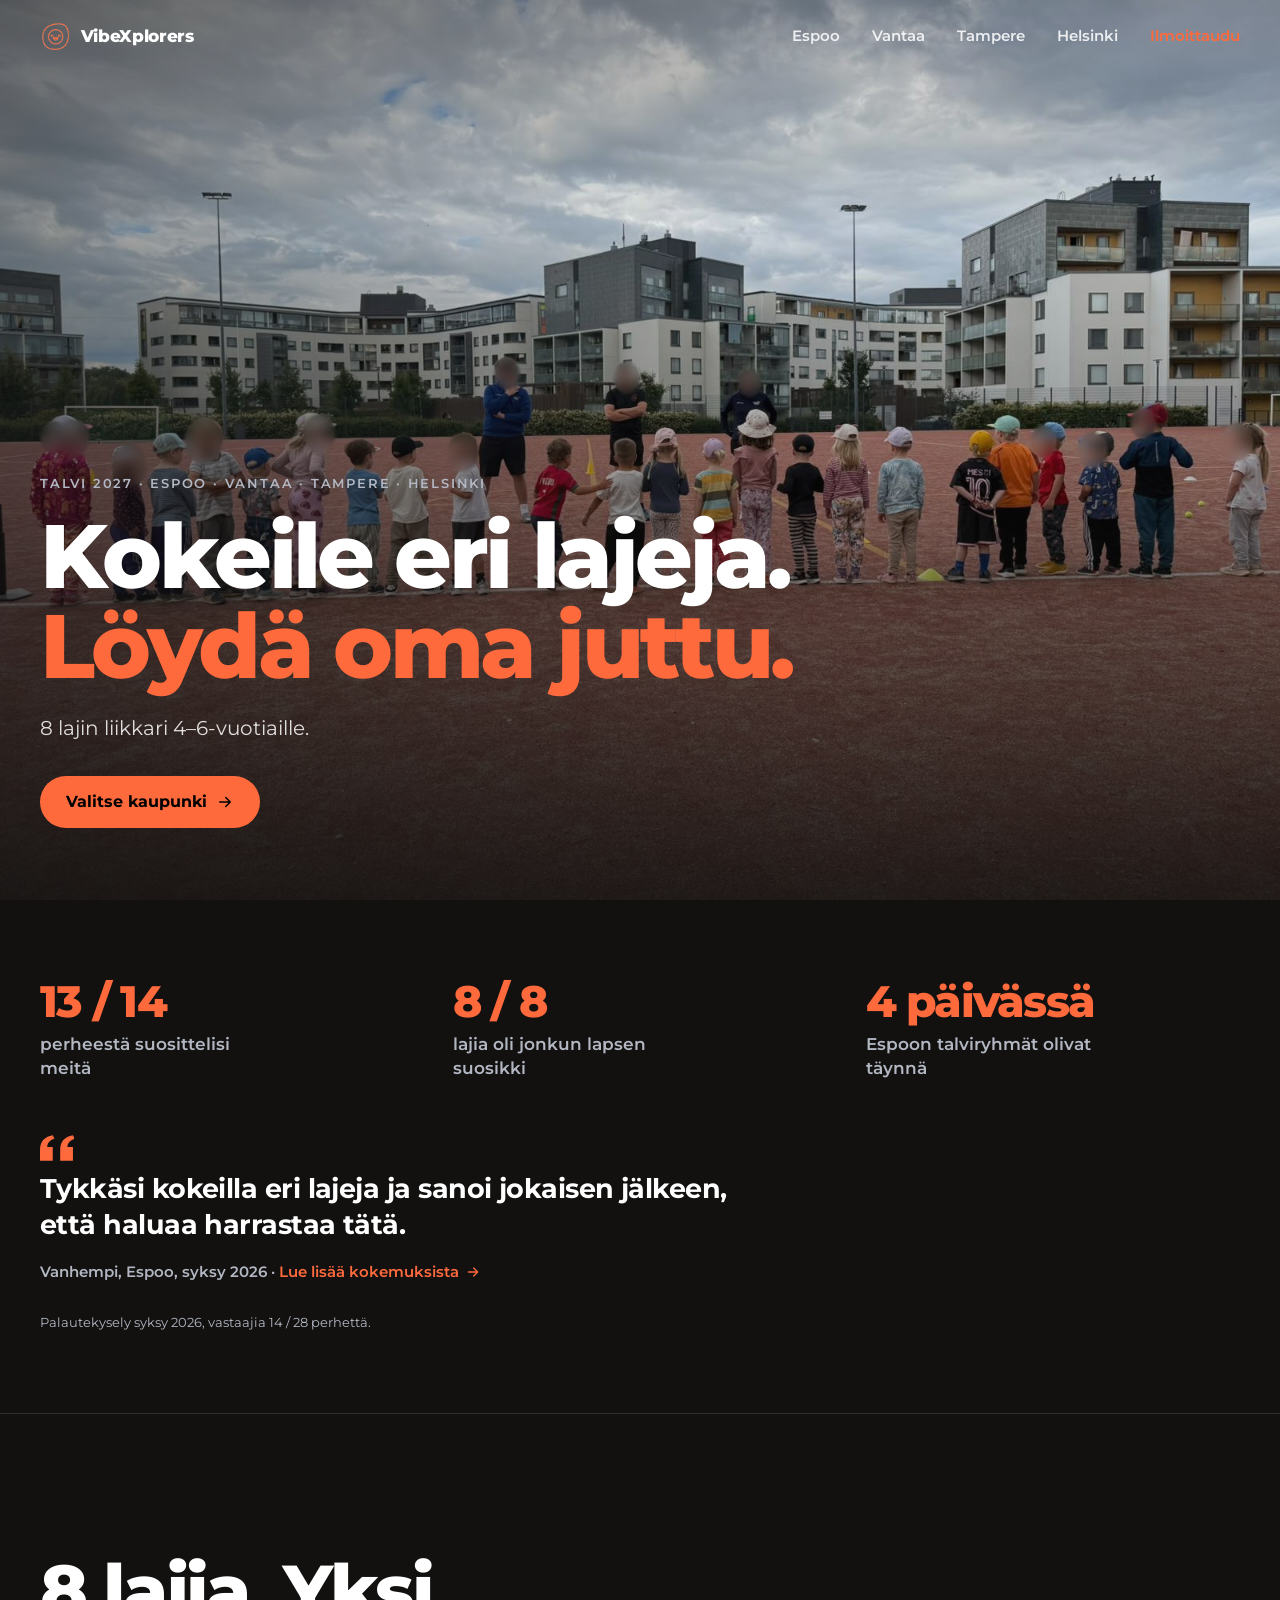
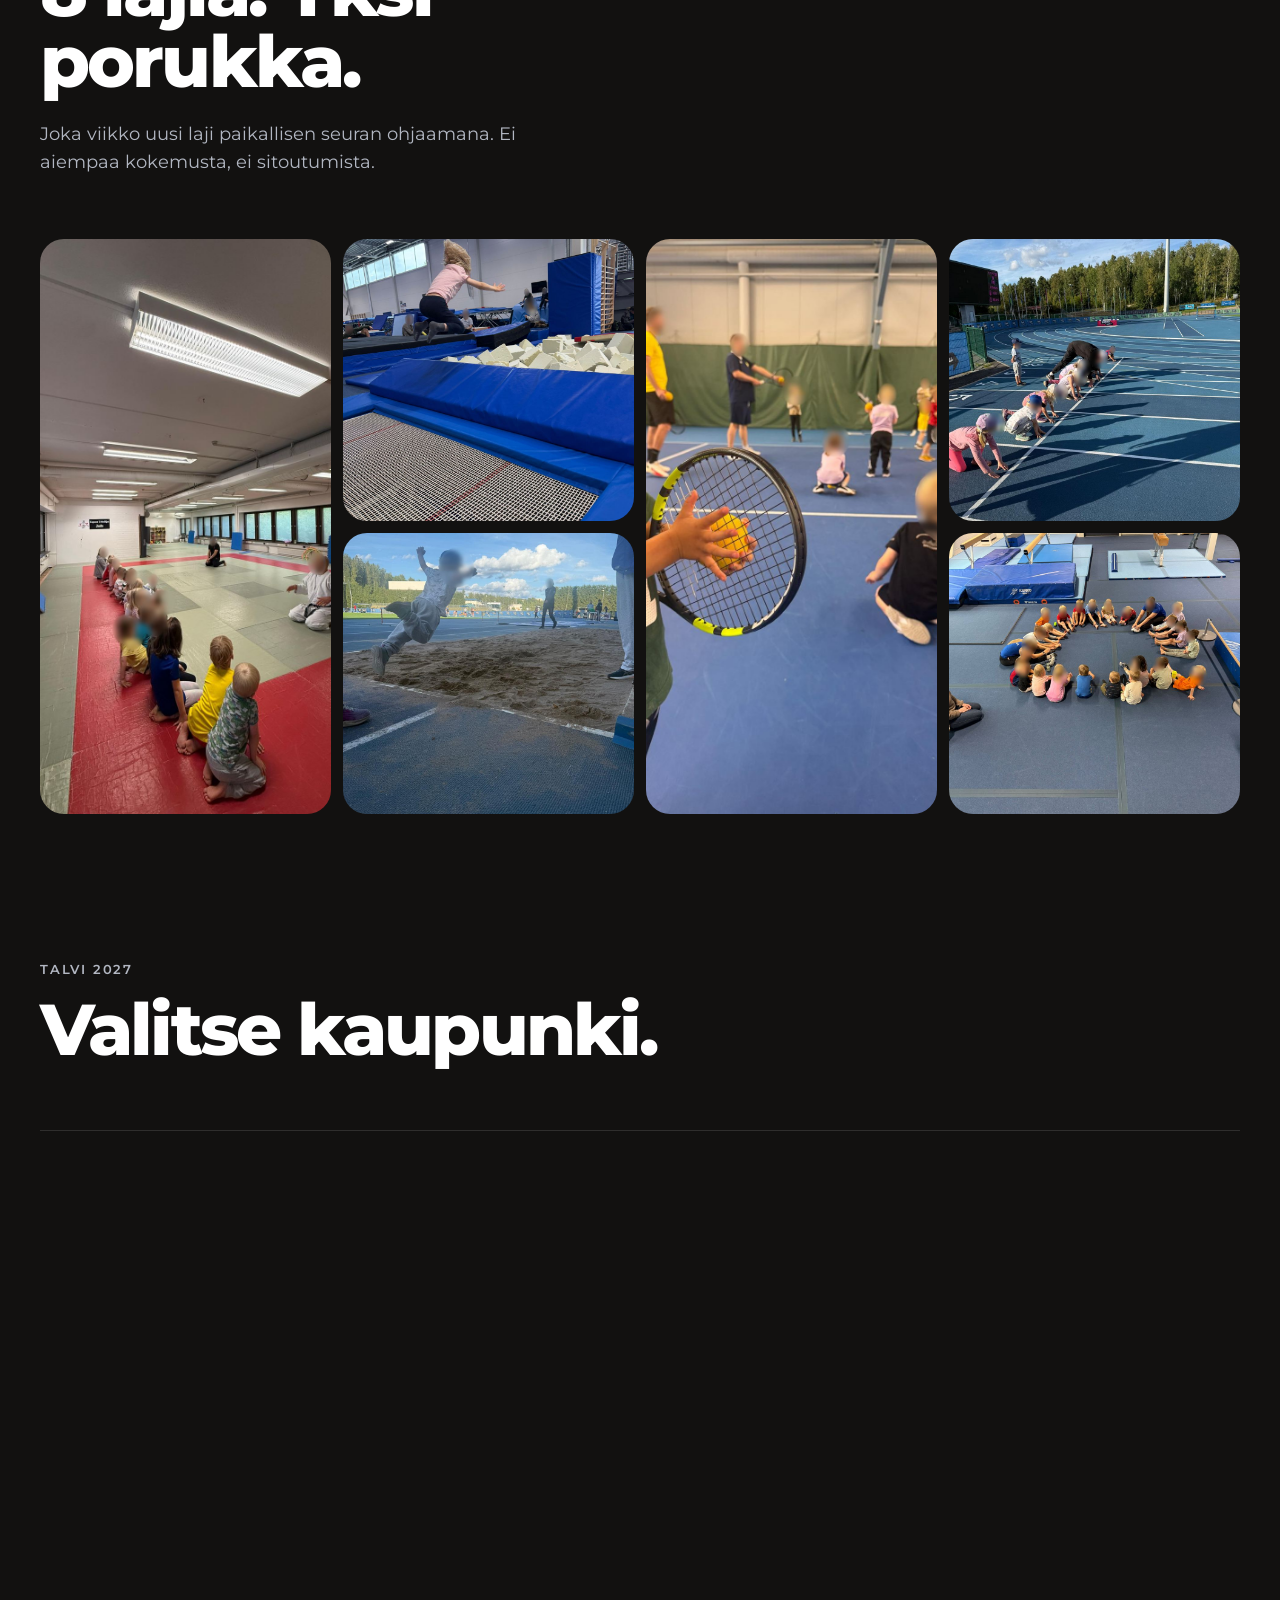
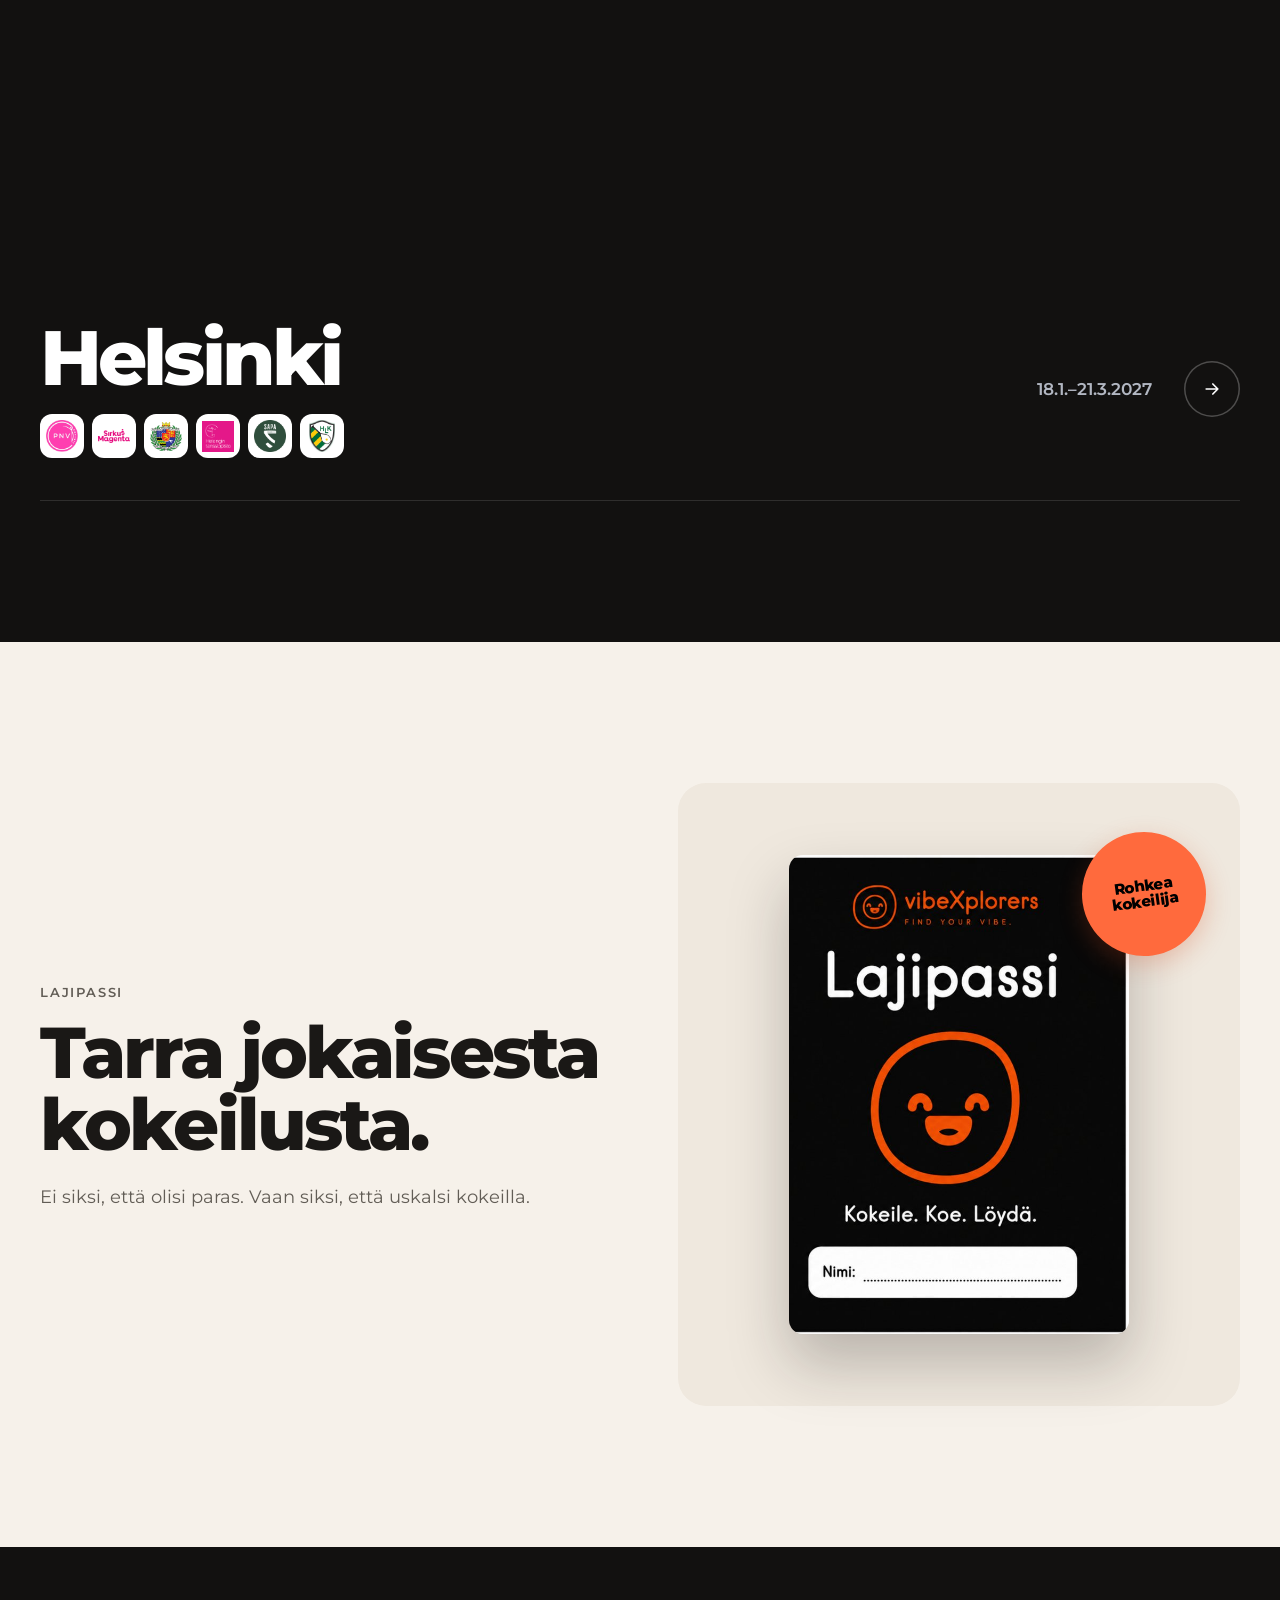
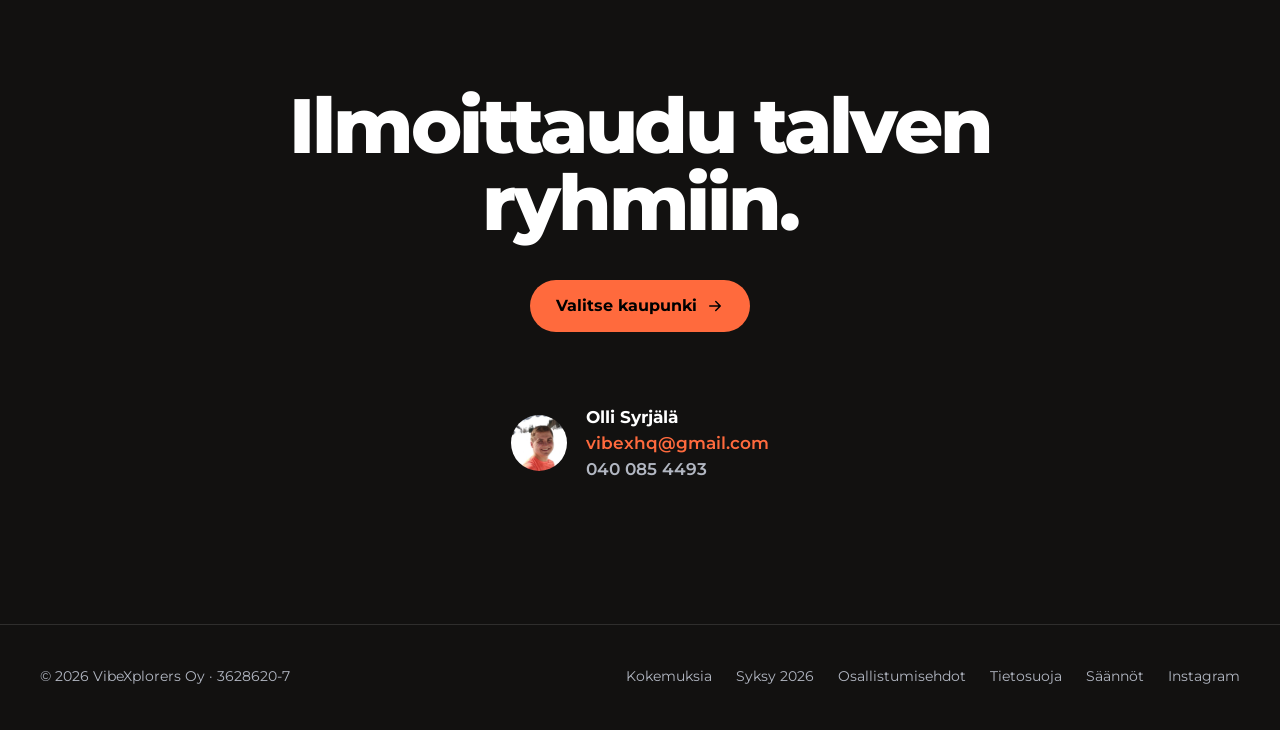
==== index.html @ 7264e767 "ilmoittautumismuutos ja kokemuksia" ====
<!DOCTYPE html>
<html lang="fi">
<head>
  <meta charset="UTF-8" />
  <meta name="viewport" content="width=device-width, initial-scale=1.0" />
  <title>VibeXplorers – 8 lajin liikkari 4–6-vuotiaille</title>
  <meta name="description" content="Kokeile eri lajeja. Löydä oma juttu. 8 lajin liikkari 4–6-vuotiaille – talvi 2027 Espoossa, Vantaalla, Tampereella ja Helsingissä." />
  <meta name="theme-color" content="#0b0b0b" />
  <meta property="og:title" content="VibeXplorers – 8 lajin liikkari 4–6-vuotiaille" />
  <meta property="og:description" content="Kokeile eri lajeja. Löydä oma juttu. 8 lajin liikkari 4–6-vuotiaille – talvi 2027 Espoossa, Vantaalla, Tampereella ja Helsingissä." />
  <meta property="og:image" content="https://vibexplorers.com/share-2027.jpg" />
  <meta property="og:image:type" content="image/jpeg" />
  <meta property="og:image:width" content="1200" />
  <meta property="og:image:height" content="630" />
  <meta property="og:image:alt" content="VibeXplorers – Kokeile eri lajeja. Löydä oma juttu." />
  <meta property="og:locale" content="fi_FI" />
  <meta property="og:site_name" content="VibeXplorers" />
  <meta property="og:url" content="https://vibexplorers.com/" />
  <link rel="canonical" href="https://vibexplorers.com/" />
  <meta property="og:type" content="website" />
  <meta name="twitter:card" content="summary_large_image" />
  <meta name="twitter:image" content="https://vibexplorers.com/share-2027.jpg" />
  <link rel="apple-touch-icon" sizes="180x180" href="/apple-touch-icon.png">
  <link rel="icon" type="image/png" sizes="96x96" href="/favicon-96x96.png">
  <link rel="icon" type="image/svg+xml" href="/favicon.svg">
  <link rel="manifest" href="/site.webmanifest">
  <link rel="preload" as="image" href="img/hero-porukka.jpg">
  <link rel="stylesheet" href="style.css?v=5" />
</head>
<body>
  <nav class="nav" aria-label="Päävalikko">
    <div class="wrap">
      <a href="/" class="logo"><img src="logo.png" alt="" width="32" height="32" /><span>VibeXplorers</span></a>
      <ul>
        <li><a href="/espoo">Espoo</a></li><li><a href="/vantaa">Vantaa</a></li><li><a href="/tampere">Tampere</a></li><li><a href="/helsinki">Helsinki</a></li>
        <li><a href="/#kaupungit" class="cta">Ilmoittaudu</a></li>
      </ul>
    </div>
  </nav>

  <header class="hero">
    <img src="img/hero-porukka.jpg" alt="Iso porukka lapsia rivissä kentällä ohjaajien edessä" width="1600" height="1200" />
    <div class="wrap">
      <span class="label">Talvi 2027 · Espoo · Vantaa · Tampere · Helsinki</span>
      <h1>Kokeile eri lajeja.<br><span class="o">Löydä oma juttu.</span></h1>
      <p>8 lajin liikkari 4–6-vuotiaille.</p>
      <div class="actions">
        <a href="#kaupungit" class="btn">Valitse kaupunki <svg viewBox="0 0 24 24" fill="none" stroke="currentColor" stroke-width="2" stroke-linecap="round" stroke-linejoin="round" aria-hidden="true"><path d="M5 12h14M13 6l6 6-6 6"/></svg></a>
      </div>
    </div>
  </header>

  <main>
    <section class="proof">
      <div class="wrap">
        <div class="stats rv"><div class="stat"><b>13 / 14</b><span>perheestä suosittelisi meitä</span></div><div class="stat"><b>8 / 8</b><span>lajia oli jonkun lapsen suosikki</span></div><div class="stat"><b>4 päivässä</b><span>Espoon talviryhmät olivat täynnä</span></div></div>
        <figure class="proof-quote rv"><svg class="qmark" viewBox="0 0 32 24" aria-hidden="true"><path d="M0 24V14C0 6 4 1.5 12 0l1.6 3.4C9 4.8 7 7.5 6.8 11H12v13H0zm19 0V14c0-8 4-12.5 12-14l1.6 3.4C28 4.8 26 7.5 25.8 11H31v13H19z" fill="currentColor"/></svg><blockquote>Tykkäsi kokeilla eri lajeja ja sanoi jokaisen jälkeen, että haluaa harrastaa tätä.</blockquote>
          <figcaption>Vanhempi, Espoo, syksy 2026 · <a href="/kokemukset">Lue lisää kokemuksista <svg viewBox="0 0 24 24" fill="none" stroke="currentColor" stroke-width="2" stroke-linecap="round" stroke-linejoin="round" aria-hidden="true"><path d="M5 12h14M13 6l6 6-6 6"/></svg></a></figcaption></figure>
        <p class="footnote">Palautekysely syksy 2026, vastaajia 14 / 28 perhettä.</p>
      </div>
    </section>

    <section class="sec">
      <div class="wrap">
        <div class="head rv">
          <div>
            <h2 class="statement">8 lajia. Yksi porukka.</h2>
            <p class="sub">Joka viikko uusi laji paikallisen seuran ohjaamana. Ei aiempaa kokemusta, ei sitoutumista.</p>
          </div>
        </div>
        <div class="bento rv">
          <figure class="t"><img src="img/kuva-judo.jpg" alt="" loading="lazy" /></figure><figure><img src="img/kuva-trampoliini.jpg" alt="" loading="lazy" /></figure><figure class="t"><img src="img/kuva-maila.jpg" alt="" loading="lazy" /></figure><figure><img src="img/kuva-lahtoviiva.jpg" alt="" loading="lazy" /></figure><figure><img src="img/kuva-pituushyppy.jpg" alt="" loading="lazy" /></figure><figure><img src="img/kuva-piiri.jpg" alt="" loading="lazy" /></figure>
        </div>
      </div>
    </section>

    <section class="sec" id="kaupungit" style="padding-top:0">
      <div class="wrap">
        <div class="head rv"><div><span class="label">Talvi 2027</span><h2 class="statement" style="margin-top:.8rem">Valitse kaupunki.</h2></div></div>
        <div class="cities">
        <a href="/espoo" class="city-row rv" data-city="espoo" data-groups="2">
          <div><h3>Espoo <span class="full-tag">Täynnä</span></h3><span class="opens">Ryhmät täynnä · liity jonoon</span><div class="mini-logos"><span title="Espoon Jäätaiturit"><img src="img/logot/esjt.png" alt="Espoon Jäätaiturit" loading="lazy" /></span><span title="Espoon Urheilijat"><img src="img/logot/esu.png" alt="Espoon Urheilijat" loading="lazy" /></span><span title="GrIFK Handboll"><img src="img/logot/grifk.png" alt="GrIFK Handboll" loading="lazy" /></span><span title="Olarin Voimistelijat"><img src="img/logot/ovo.png" alt="Olarin Voimistelijat" loading="lazy" /></span><span title="GrIFK Alpine"><img src="img/logot/grani.png" alt="GrIFK Alpine" loading="lazy" /></span><span title="Espoon Palloseura"><img src="img/logot/eps.png" alt="Espoon Palloseura" loading="lazy" /></span><span title="Laaksolahden Sulkapallo"><img src="img/logot/lasupa.png" alt="Laaksolahden Sulkapallo" loading="lazy" /></span><span title="Sirkus- ja teatterikoulu Esko"><img src="img/logot/esko.png" alt="Sirkus- ja teatterikoulu Esko" loading="lazy" /></span></div></div>
          <span class="when">18.1.–21.3.2027</span>
          <span class="arrow"><svg viewBox="0 0 24 24" fill="none" stroke="currentColor" stroke-width="2" stroke-linecap="round" stroke-linejoin="round" aria-hidden="true"><path d="M5 12h14M13 6l6 6-6 6"/></svg></span>
        </a>
        <a href="/vantaa" class="city-row rv" data-city="vantaa" data-groups="1">
          <div><h3>Vantaa</h3><span class="opens">Ilmoittautuminen ti 3.11. klo 20 alkaen</span><div class="mini-logos"><span title="Vantaan Voimisteluseura"><img src="img/logot/vvs.png" alt="Vantaan Voimisteluseura" loading="lazy" /></span><span title="Atlas Handball"><img src="img/logot/atlas.png" alt="Atlas Handball" loading="lazy" /></span><span title="Vantaan Tanssiopisto"><img src="img/logot/vantaan-tanssiopisto.png" alt="Vantaan Tanssiopisto" loading="lazy" /></span><span title="Vanders"><img src="img/logot/vanders.png" alt="Vanders" loading="lazy" /></span><span title="Ylä-Tikkurilan Kipinä"><img src="img/logot/ytk.png" alt="Ylä-Tikkurilan Kipinä" loading="lazy" /></span><span title="Vantaan Hiihtoseura"><img src="img/logot/vhs.png" alt="Vantaan Hiihtoseura" loading="lazy" /></span><span title="Pakkalan Palloseura"><img src="img/logot/paps.png" alt="Pakkalan Palloseura" loading="lazy" /></span><span title="Vantaan Lentopalloseura"><img src="img/logot/vanle.png" alt="Vantaan Lentopalloseura" loading="lazy" /></span></div></div>
          <span class="when">25.1.–4.4.2027</span>
          <span class="arrow"><svg viewBox="0 0 24 24" fill="none" stroke="currentColor" stroke-width="2" stroke-linecap="round" stroke-linejoin="round" aria-hidden="true"><path d="M5 12h14M13 6l6 6-6 6"/></svg></span>
        </a>
        <a href="/tampere" class="city-row rv" data-city="tampere" data-groups="2">
          <div><h3>Tampere</h3><span class="opens">Ilmoittautuminen su 15.11. klo 20 alkaen</span><div class="mini-logos"><span title="TATS"><img src="img/logot/tats.png" alt="TATS" loading="lazy" /></span><span title="Tampereen Pyrintö"><img src="img/logot/pyrinto.png" alt="Tampereen Pyrintö" loading="lazy" /></span><span title="KooVee"><img src="img/logot/koovee.png" alt="KooVee" loading="lazy" /></span><span title="Tampereen Hiihtoseura"><img src="img/logot/tahs.png" alt="Tampereen Hiihtoseura" loading="lazy" /></span><span title="Tanssiseura Spiral"><img src="img/logot/spiral.png" alt="Tanssiseura Spiral" loading="lazy" /></span></div></div>
          <span class="when">25.1.–28.3.2027</span>
          <span class="arrow"><svg viewBox="0 0 24 24" fill="none" stroke="currentColor" stroke-width="2" stroke-linecap="round" stroke-linejoin="round" aria-hidden="true"><path d="M5 12h14M13 6l6 6-6 6"/></svg></span>
        </a>
        <a href="/helsinki" class="city-row rv">
          <div><h3>Helsinki</h3><div class="mini-logos"><span title="Pakilan Voimistelijat"><img src="img/logot/pnv.png" alt="Pakilan Voimistelijat" loading="lazy" /></span><span title="Sirkus Magenta"><img src="img/logot/magenta.png" alt="Sirkus Magenta" loading="lazy" /></span><span title="Helsinki Rugby Club"><img src="img/logot/hrc.png" alt="Helsinki Rugby Club" loading="lazy" /></span><span title="Helsingin Tanssiopisto"><img src="img/logot/htanssiopisto.png" alt="Helsingin Tanssiopisto" loading="lazy" /></span><span title="Sapa"><img src="img/logot/sapa.png" alt="Sapa" loading="lazy" /></span><span title="HLK"><img src="img/logot/hlk.png" alt="HLK" loading="lazy" /></span></div></div>
          <span class="when">18.1.–21.3.2027</span>
          <span class="arrow"><svg viewBox="0 0 24 24" fill="none" stroke="currentColor" stroke-width="2" stroke-linecap="round" stroke-linejoin="round" aria-hidden="true"><path d="M5 12h14M13 6l6 6-6 6"/></svg></span>
        </a>

        </div>
      </div>
    </section>

    <section class="sec light">
      <div class="wrap split">
        <div class="rv">
          <span class="label">Lajipassi</span>
          <h2 class="statement" style="margin-top:.8rem">Tarra jokaisesta kokeilusta.</h2>
          <p class="sub">Ei siksi, että olisi paras. Vaan siksi, että uskalsi kokeilla.</p>
        </div>
        <div class="passi-img rv"><span class="sticker"><span>Rohkea kokeilija</span></span><img src="img/lajipassi-kansi.jpg" alt="VibeXplorers Lajipassi" width="638" height="900" loading="lazy" /></div>
      </div>
    </section>

    <section class="sec cta">
      <div class="wrap rv">
        <h2>Ilmoittaudu talven ryhmiin.</h2>
        <a href="#kaupungit" class="btn">Valitse kaupunki <svg viewBox="0 0 24 24" fill="none" stroke="currentColor" stroke-width="2" stroke-linecap="round" stroke-linejoin="round" aria-hidden="true"><path d="M5 12h14M13 6l6 6-6 6"/></svg></a>
        <div class="contact">
          <img src="olli.jpg" alt="" width="56" height="56" />
          <div style="text-align:left"><strong>Olli Syrjälä</strong><a href="mailto:vibexhq@gmail.com">vibexhq@gmail.com</a><a href="tel:+358400854493" class="tel">040 085 4493</a></div>
        </div>
      </div>
    </section>
  </main>
  <script>
  /* Kaupunkilistan tilanne: auki / ryhmä täynnä / jonoon. Jos haku epäonnistuu, staattinen teksti jää. */
  (function () {
    var API = 'https://script.google.com/macros/s/AKfycbxaE8k7ecQkRbApqkRnJxMLZdKQ932snYAb1148hZ644TEFt3Ra5DZ1m1UEX1Vsi7Tr/exec', PER = 27;
    document.querySelectorAll('.city-row[data-city]').forEach(function (row) {
      var el = row.querySelector('.opens'), g = Number(row.getAttribute('data-groups')) || 1;
      if (!el || !window.fetch) return;
      fetch(API + '?action=status&city=' + row.getAttribute('data-city')).then(function (r) { return r.json(); }).then(function (s) {
        if (!s.ok) return;
        if (s.state === 'open') {
          var full = g > 1 && (g * PER - s.free) >= PER;
          el.textContent = full ? 'Ilmoittautuminen auki · 1. ryhmä täynnä' : 'Ilmoittautuminen auki';
        } else if (s.state === 'queue') {
          el.textContent = 'Ryhmät täynnä · liity jonoon';
        } else if (s.state === 'closed') {
          el.textContent = 'Ilmoittautuminen päättynyt';
        }
      }).catch(function () {});
    });
  })();
  </script>

  <footer>
    <div class="wrap">
      <span>&copy; 2026 VibeXplorers Oy · 3628620-7</span>
      <nav aria-label="Alatunniste">
        <a href="/kokemukset">Kokemuksia</a>
        <a href="/syksy">Syksy 2026</a>
        <a href="vibexplorers-osallistumisehdot.pdf" target="_blank" rel="noopener noreferrer">Osallistumisehdot</a>
        <a href="vibexplorers-tietosuojaseloste.pdf" target="_blank" rel="noopener noreferrer">Tietosuoja</a>
        <a href="vibexplorers-saannot.pdf" target="_blank" rel="noopener noreferrer">Säännöt</a>
        <a href="https://www.instagram.com/vibexplorers_/" target="_blank" rel="noopener noreferrer">Instagram</a>
      </nav>
    </div>
  </footer>
  <script>
    (function () {
      var nav = document.querySelector('.nav');
      var onScroll = function () { nav.classList.toggle('solid', window.scrollY > 40); };
      onScroll(); window.addEventListener('scroll', onScroll, { passive: true });
      var els = document.querySelectorAll('.rv');
      if (!('IntersectionObserver' in window)) { els.forEach(function (el) { el.classList.add('in'); }); return; }
      var io = new IntersectionObserver(function (entries) {
        entries.forEach(function (en) { if (en.isIntersecting) { en.target.classList.add('in'); io.unobserve(en.target); } });
      }, { rootMargin: '0px 0px -8% 0px' });
      els.forEach(function (el) { io.observe(el); });
    })();
  </script>
</body>
</html>
---- style.css ----
/* VibeXplorers – Talvi 2027 (v4, minimal) */
@import url('https://fonts.googleapis.com/css2?family=Montserrat:wght@400;500;600;700;800&display=swap');

:root {
  --orange: #FF6A3D;
  --black: #000;
  --ink: #0b0b0b;
  --charcoal: #111;
  --white: #fff;
  --grey: #B2B7C2;
  --line: rgba(255,255,255,.12);
  --max: 1200px;
  --r: 20px;
}

* { box-sizing: border-box; }
html { scroll-behavior: smooth; overflow-x: clip; }
body { margin: 0; font-family: 'Montserrat', system-ui, sans-serif; background: var(--ink); color: var(--white); line-height: 1.55; -webkit-font-smoothing: antialiased; overflow-x: clip; }
a { color: inherit; text-decoration: none; }
img { display: block; max-width: 100%; height: auto; }
.wrap { width: min(100% - 40px, var(--max)); margin: 0 auto; }

h1, h2 { margin: 0; font-weight: 800; letter-spacing: -0.04em; line-height: 1; }
.label { font-size: .8rem; font-weight: 600; letter-spacing: .14em; text-transform: uppercase; color: var(--grey); }
.o { color: var(--orange); }

.btn { display: inline-flex; align-items: center; gap: .6rem; height: 52px; padding: 0 1.6rem; border-radius: 999px; font-weight: 700; font-size: .98rem; white-space: nowrap; background: var(--orange); color: var(--black); transition: transform .2s ease, background .2s ease; }
.btn svg { width: 18px; height: 18px; flex: none; }
.btn:hover { transform: translateY(-1px); background: #ff7f57; }
.btn.ghost { background: transparent; color: var(--white); box-shadow: inset 0 0 0 1.5px rgba(255,255,255,.35); }
.btn.ghost:hover { box-shadow: inset 0 0 0 1.5px var(--white); background: transparent; }

/* Nav */
.nav { position: fixed; inset: 0 0 auto; z-index: 50; transition: background .3s, backdrop-filter .3s; }
.nav.solid { background: rgba(11,11,11,.8); backdrop-filter: blur(14px); -webkit-backdrop-filter: blur(14px); }
.nav .wrap { display: flex; align-items: center; justify-content: space-between; height: 72px; }
.nav .logo { display: flex; align-items: center; gap: .55rem; font-weight: 800; letter-spacing: -0.02em; }
.nav .logo img { width: 32px; height: 32px; }
.nav ul { display: flex; align-items: center; gap: 2rem; list-style: none; margin: 0; padding: 0; font-weight: 600; font-size: .95rem; }
.nav ul a { opacity: .85; transition: opacity .2s, color .2s; }
.nav ul a:hover, .nav ul a[aria-current] { opacity: 1; }
.nav ul a[aria-current] { color: var(--orange); }
.nav ul .cta { opacity: 1; color: var(--orange); }

/* Hero */
.hero { position: relative; min-height: 100svh; display: flex; align-items: flex-end; overflow: hidden; }
.hero > img { position: absolute; inset: 0; width: 100%; height: 100%; object-fit: cover; object-position: 50% 60%; }
.hero::after { content: ""; position: absolute; inset: 0; background: linear-gradient(180deg, rgba(0,0,0,.45) 0%, rgba(0,0,0,0) 22%, rgba(0,0,0,.35) 55%, rgba(0,0,0,.9) 100%), linear-gradient(90deg, rgba(0,0,0,.55) 0%, rgba(0,0,0,0) 65%); }
.hero .wrap { position: relative; z-index: 1; padding-bottom: clamp(3rem, 8vh, 5.5rem); }
.hero h1 { font-size: clamp(2.6rem, 7vw, 6rem); max-width: none; margin-top: 1rem; }
.hero p { font-size: clamp(1.05rem, 1.6vw, 1.25rem); color: rgba(255,255,255,.85); margin: 1.4rem 0 2rem; max-width: 34ch; }
.hero .actions { display: flex; flex-wrap: wrap; gap: .8rem; }

.city-hero { min-height: 78svh; }
.city-hero h1 { font-size: clamp(4rem, 14vw, 11rem); max-width: none; letter-spacing: -0.06em; }
.facts { display: flex; flex-wrap: wrap; gap: .5rem 2.2rem; margin-top: 1.6rem; font-weight: 600; font-size: 1.05rem; }
.facts span { color: rgba(255,255,255,.9); }
.facts b { color: var(--orange); font-weight: 700; }

/* Sections */
.sec { padding: clamp(5rem, 11vw, 9rem) 0; }
.statement { font-size: clamp(2.2rem, 5.6vw, 4.6rem); max-width: 14ch; }
.sub { color: var(--grey); font-size: 1.1rem; margin: 1.4rem 0 0; max-width: 46ch; }
.head { display: flex; justify-content: space-between; align-items: flex-end; gap: 2rem; flex-wrap: wrap; margin-bottom: clamp(2.5rem, 5vw, 4rem); }

/* Photo bento */
.bento { display: grid; grid-template-columns: repeat(4, 1fr); grid-auto-rows: clamp(180px, 22vw, 290px); gap: 12px; }
.bento figure { margin: 0; border-radius: var(--r); overflow: hidden; background: #1a1a1a; }
.bento img { width: 100%; height: 100%; object-fit: cover; transition: transform 1.2s cubic-bezier(.2,.7,.2,1); }
.bento figure:hover img { transform: scale(1.04); }
.bento .t { grid-row: span 2; }
.bento .w { grid-column: span 2; }

/* Cities */
.cities { border-top: 1px solid var(--line); }
.city-row { display: grid; grid-template-columns: 1fr auto auto; align-items: center; gap: 2rem; padding: clamp(1.6rem, 3.5vw, 2.6rem) 0; border-bottom: 1px solid var(--line); transition: padding .3s ease; }
.city-row h3 { margin: 0; font-size: clamp(2.4rem, 6vw, 4.8rem); font-weight: 800; letter-spacing: -0.05em; line-height: 1; transition: color .25s; }
.city-row .when { color: var(--grey); font-weight: 600; text-align: right; }
.city-row .arrow { width: 56px; height: 56px; border-radius: 50%; display: grid; place-items: center; box-shadow: inset 0 0 0 1.5px rgba(255,255,255,.25); transition: background .25s, box-shadow .25s, transform .25s; }
.city-row .arrow svg { width: 20px; height: 20px; }
.city-row:hover h3 { color: var(--orange); }
.city-row:hover .arrow { background: var(--orange); box-shadow: none; color: var(--black); transform: rotate(-45deg); }

/* Passi split */
.split { display: grid; grid-template-columns: 1fr 1fr; gap: clamp(2rem, 6vw, 6rem); align-items: center; }
.passi-img { background: #161616; border-radius: 28px; padding: clamp(2rem, 6vw, 4.5rem); display: grid; place-items: center; }
.passi-img img { width: min(100%, 340px); border-radius: 14px; box-shadow: 0 30px 60px rgba(0,0,0,.55); }

/* Program list */
.program { border-top: 1px solid var(--line); }
.row { position: relative; display: grid; grid-template-columns: 90px 1.3fr 1fr 1.2fr 76px; gap: 1.5rem; align-items: center; padding: 1.6rem 0; border-bottom: 1px solid var(--line); }
.row .wk { font-size: .82rem; font-weight: 600; color: var(--grey); letter-spacing: .08em; text-transform: uppercase; }
.row .wk b { display: block; font-size: 2rem; color: var(--white); letter-spacing: -0.04em; font-weight: 800; text-transform: none; line-height: 1; margin-top: .2rem; }
.row h3 { margin: 0; font-size: clamp(1.35rem, 2.4vw, 1.75rem); font-weight: 800; letter-spacing: -0.03em; }
.row .club { color: var(--orange); font-weight: 600; margin-top: .2rem; font-size: .95rem; }
.row .time { font-weight: 600; }
.row .place { color: var(--grey); }
.row.tba h3 { color: rgba(255,255,255,.35); }
.row.tba .wk b { color: rgba(255,255,255,.35); }
.row.off { opacity: .5; }
.row.off h3 { font-weight: 600; font-size: 1.1rem; }
.note { color: var(--grey); font-size: .9rem; margin-top: 1.4rem; }

/* CTA */
.cta { text-align: center; }
.cta h2 { font-size: clamp(2.4rem, 6vw, 5rem); max-width: 16ch; margin: 0 auto; }
.cta .btn { margin-top: 2.4rem; }

/* Contact */
.contact { display: flex; align-items: center; gap: 1.2rem; justify-content: center; margin-top: 4.5rem; color: var(--grey); }
.contact img { width: 56px; height: 56px; border-radius: 50%; object-fit: cover; }
.contact strong { color: var(--white); display: block; font-weight: 700; }
.contact a { color: var(--orange); font-weight: 600; }

/* Footer */
footer { border-top: 1px solid var(--line); padding: 2.6rem 0; color: var(--grey); font-size: .88rem; }
footer .wrap { display: flex; justify-content: space-between; gap: 1.5rem; flex-wrap: wrap; align-items: center; }
footer nav { display: flex; gap: 1.5rem; flex-wrap: wrap; }
footer a:hover { color: var(--white); }

/* Reveal */
.rv { opacity: 0; transform: translateY(24px); transition: opacity .9s ease, transform .9s cubic-bezier(.2,.7,.2,1); }
.rv.in { opacity: 1; transform: none; }

@media (max-width: 900px) {
  .bento { grid-template-columns: repeat(2, 1fr); }
  .bento .w { grid-column: span 2; }
  .split { grid-template-columns: 1fr; }
  .row { grid-template-columns: 70px 1fr; row-gap: .35rem; align-items: baseline; padding-right: 76px; }
  .row .logo-tile { position: absolute; right: 0; top: 1.4rem; width: 60px; height: 60px; padding: 8px; }
  .row .time, .row .place { grid-column: 2; }
  .row .wk b { font-size: 1.6rem; }
}
@media (max-width: 640px) {
  .nav ul { gap: 1.05rem; font-size: .88rem; }
  .nav .logo span { display: none; }
  .nav ul li:last-child { display: none; }
  .city-row { grid-template-columns: 1fr auto; }
  .city-row .when { display: none; }
  .city-row .arrow { width: 46px; height: 46px; }
  .btn { width: 100%; justify-content: center; }
  .hero .actions { width: 100%; }
}
@media (prefers-reduced-motion: reduce) {
  * { transition: none !important; scroll-behavior: auto !important; }
  .rv { opacity: 1; transform: none; }
}

/* Club logos */
.logo-tile { width: 76px; height: 76px; border-radius: 16px; background: var(--white); display: grid; place-items: center; padding: 10px; }
.logo-tile { overflow: hidden; }
.logo-tile img { width: 100%; height: 100%; object-fit: contain; }
.partners .label { display: block; margin-bottom: 1.4rem; }
.partner-grid { display: grid; grid-template-columns: repeat(7, 1fr); gap: 12px; }
.partner-grid .logo-tile { width: auto; height: 112px; padding: 18px 20px; border-radius: var(--r); transition: transform .3s ease; }
.partner-grid .logo-tile:hover { transform: translateY(-3px); }
@media (max-width: 900px) { .partner-grid { grid-template-columns: repeat(4, 1fr); } }
@media (max-width: 640px) { .partner-grid { grid-template-columns: repeat(3, 1fr); } .partner-grid .logo-tile { height: 88px; padding: 12px; } }
.partner-grid .logo-tile { display: flex; align-items: center; justify-content: center; }
.partner-grid .logo-tile img { height: 76px; width: 100%; }
@media (max-width: 640px) { .partner-grid .logo-tile img { height: 62px; } }

/* Mini logos under city name */
.mini-logos { display: flex; flex-wrap: wrap; gap: 8px; margin-top: 1.1rem; }
.mini-logos span { width: 44px; height: 44px; border-radius: 12px; background: var(--white); display: flex; align-items: center; justify-content: center; padding: 6px; transition: transform .25s ease; }
.mini-logos img { width: 100%; height: 100%; object-fit: contain; }
.city-row:hover .mini-logos span { transform: translateY(-2px); }
@media (max-width: 640px) { .mini-logos { gap: 6px; } .mini-logos span { width: 34px; height: 34px; border-radius: 9px; padding: 4px; } }
@media (max-width: 640px) { .city-row { gap: 1rem; } }

/* Fall 2026 (running group) */
.notice { display: inline-flex; align-items: center; gap: .6rem; margin-bottom: 1.4rem; padding: .55rem 1rem; border-radius: 999px; background: rgba(255,255,255,.12); backdrop-filter: blur(10px); -webkit-backdrop-filter: blur(10px); font-weight: 600; font-size: .92rem; transition: background .2s; }
.notice:hover { background: rgba(255,255,255,.2); }
.notice svg { width: 16px; height: 16px; }
.notice .dot { width: 8px; height: 8px; border-radius: 50%; background: var(--orange); box-shadow: 0 0 0 0 rgba(255,106,61,.6); animation: pulse 2s infinite; }
@keyframes pulse { 70% { box-shadow: 0 0 0 8px rgba(255,106,61,0); } 100% { box-shadow: 0 0 0 0 rgba(255,106,61,0); } }
.hero .wrap > .notice + .label { display: block; }
.fall-hero { min-height: 60svh; }
.row .done, .row .next { display: none; margin-left: .6rem; font-size: .72rem; font-weight: 700; letter-spacing: .08em; text-transform: uppercase; padding: .2rem .55rem; border-radius: 999px; vertical-align: middle; }
.row.past { opacity: .4; }
.row.past .done { display: inline-block; background: rgba(255,255,255,.12); color: var(--white); }
.row.is-next .next { display: inline-block; background: var(--orange); color: var(--black); }
.row.is-next { background: linear-gradient(90deg, rgba(255,106,61,.10), transparent 70%); }
@media (max-width: 640px) { .notice { font-size: .82rem; padding: .5rem .85rem; } .row .done, .row .next { margin-left: 0; margin-top: .35rem; } .row.is-next .next, .row.past .done { display: table; } }
@media (prefers-reduced-motion: reduce) { .notice .dot { animation: none; } }

/* past fall sessions compact */
.row.past { padding: .9rem 0; }
.row.past h3 { font-size: 1.1rem; }
.row.past .wk b { font-size: 1.3rem; }
.row.past .club, .row.past .place { display: none; }
.row.past .logo-tile { width: 44px; height: 44px; padding: 6px; border-radius: 10px; }
@media (max-width: 640px) {
  .nav .yr { display: none; }
  .row.past { padding-right: 56px; }
  .row.past .logo-tile { top: .8rem; width: 40px; height: 40px; }
}
@media (max-width: 640px) {
  .nav ul { gap: .85rem; font-size: .84rem; }
  .row.past { row-gap: .15rem; }
  .row.past .done { display: inline-block; margin: 0 0 0 .5rem; }
  .row.past .time { font-size: .9rem; }
}
@media (max-width: 360px) { .nav ul { gap: .6rem; font-size: .8rem; } }
@media (max-width: 640px) { .fall-hero { min-height: 46svh; } }

/* Full group tag */
.full-tag { display: inline-block; vertical-align: middle; margin-left: .7rem; padding: .3rem .7rem; border-radius: 999px; background: var(--orange); color: var(--black); font-size: .8rem; font-weight: 700; letter-spacing: .02em; line-height: 1.2; }
.city-row h3 .full-tag { font-size: clamp(.75rem, 1.2vw, .9rem); transform: translateY(-.4em); }
.facts .full-tag { margin-left: 0; font-size: .85rem; }

/* Anchor targets clear the fixed nav */
section[id] { scroll-margin-top: 88px; }
/* Coming-soon city */
.soon-tag { display: inline-block; vertical-align: middle; margin-left: .7rem; padding: .3rem .7rem; border-radius: 999px; box-shadow: inset 0 0 0 1.5px rgba(255,255,255,.35); color: var(--white); font-size: clamp(.75rem, 1.2vw, .9rem); font-weight: 700; line-height: 1.2; transform: translateY(-.4em); }
.city-row.soon h3 { color: rgba(255,255,255,.55); }
.city-row.soon:hover h3 { color: var(--orange); }
.soon-tag, .full-tag { letter-spacing: .01em; }

/* Ilmoittautuminen */
.wrap.narrow { width: min(100% - 40px, 640px); }
.reg h2 { font-size: clamp(2.4rem, 6vw, 4rem); margin: .6rem 0 .8rem; }
.reg-status { color: var(--grey); margin: 0 0 2rem; min-height: 1.55em; }
.reg[data-state="open"] .reg-status { color: var(--white); font-weight: 600; }
.reg form { display: grid; gap: 1.6rem; }
.reg fieldset { border: 0; margin: 0; padding: 0; display: grid; gap: 1rem; min-width: 0; }
.reg legend { font-weight: 800; font-size: 1.15rem; letter-spacing: -0.02em; padding: 0; margin-bottom: .2rem; }
.reg .kid { padding: 1.2rem; border-radius: var(--r); background: var(--charcoal); box-shadow: inset 0 0 0 1px var(--line); }
.reg .kid + .kid { margin-top: 1rem; }
.reg .kid legend { float: left; width: 100%; margin-bottom: .8rem; }
.reg .opt { font-weight: 500; font-size: .85rem; color: var(--grey); margin-left: .4rem; }
.reg .field { display: grid; gap: .35rem; }
.reg label { font-weight: 600; font-size: .92rem; }
.reg .hint { color: var(--grey); font-size: .85rem; margin: 0; }
.reg input[type=text], .reg input[type=email], .reg input[type=tel], .reg select, .reg textarea {
  width: 100%; font: inherit; font-size: 16px; color: var(--white); background: var(--charcoal);
  border: 1.5px solid rgba(255,255,255,.18); border-radius: 12px; padding: 0 14px; height: 52px; appearance: none; -webkit-appearance: none; }
.reg textarea { height: auto; padding: 12px 14px; resize: vertical; }
.reg select { background-image: url("data:image/svg+xml,%3Csvg xmlns='http://www.w3.org/2000/svg' width='12' height='8' fill='none' stroke='%23B2B7C2' stroke-width='2'%3E%3Cpath d='M1 1l5 5 5-5'/%3E%3C/svg%3E"); background-repeat: no-repeat; background-position: right 16px center; padding-right: 40px; }
.reg .kid input, .reg .kid select { background-color: var(--ink); }
.reg input:focus, .reg select:focus, .reg textarea:focus { outline: none; border-color: var(--orange); box-shadow: 0 0 0 3px rgba(255,106,61,.25); }
.reg [aria-invalid="true"] { border-color: #ff8a7a; }
.reg .err { color: #ff8a7a; font-size: .85rem; font-weight: 600; min-height: 0; }
.reg .err:empty { display: none; }
.reg .two { display: grid; grid-template-columns: 1fr 1fr; gap: 1rem; }
.reg .two .field:first-child { min-width: 0; }
.reg .choice { display: flex; gap: .8rem; }
.reg .choice label { flex: 1; display: flex; align-items: center; gap: .6rem; height: 52px; padding: 0 1rem; border-radius: 12px; background: var(--charcoal); box-shadow: inset 0 0 0 1.5px rgba(255,255,255,.18); cursor: pointer; }
.reg .choice label:has(input:checked) { box-shadow: inset 0 0 0 2px var(--orange); }
.reg input[type=radio], .reg input[type=checkbox] { width: 20px; height: 20px; accent-color: var(--orange); flex: none; margin: 0; }
.reg .check { display: flex; gap: .75rem; align-items: flex-start; font-weight: 500; line-height: 1.45; cursor: pointer; }
.reg .check input { margin-top: 1px; }
.reg .check a, .reg .form-msg a, .reg-done a { color: var(--orange); font-weight: 600; }
.reg .checks { gap: .9rem; }
.reg .linkbtn { background: none; border: 0; padding: 0; font: inherit; font-weight: 700; color: var(--orange); cursor: pointer; justify-self: start; }
.reg .linkbtn.rm { color: var(--grey); font-weight: 600; font-size: .88rem; }
.reg .add { margin-top: -.6rem; }
.reg .fine { color: var(--grey); font-size: .88rem; margin: 0; }
.reg .form-msg { padding: .9rem 1.1rem; border-radius: 12px; background: rgba(255,138,122,.12); color: #ffb3a8; font-weight: 600; }
.reg .submit { justify-self: start; border: 0; cursor: pointer; font-family: inherit; }
.reg .submit:disabled { background: #3a3d44; color: var(--grey); cursor: default; transform: none; }
.reg .submit[aria-busy="true"] { background: var(--orange); color: var(--black); opacity: .75; }
.reg-done { padding: 1.6rem; border-radius: var(--r); background: var(--charcoal); box-shadow: inset 0 0 0 1px var(--line); }
.reg-done h3 { margin: 0 0 .6rem; font-size: 1.5rem; letter-spacing: -0.02em; }
.reg-done p { margin: .6rem 0 0; }
.reg-done:focus { outline: none; }
.reg .hp { position: absolute; left: -9999px; width: 1px; height: 1px; overflow: hidden; }
.sr { position: absolute; width: 1px; height: 1px; overflow: hidden; clip: rect(0 0 0 0); }
@media (max-width: 640px) {
  .reg .two { grid-template-columns: 1fr; }
  .reg .submit { width: 100%; justify-self: stretch; }
  .reg .kid { padding: 1rem; }
}
.prose .lead { font-size: 1.15rem; line-height: 1.6; margin: 0 0 2rem; }
.prose h3 { font-size: 1.2rem; letter-spacing: -0.02em; margin: 2rem 0 .6rem; }
.prose p { color: var(--grey); margin: 0 0 1rem; }
.prose a { color: var(--orange); font-weight: 600; }
.prose .steps { margin: 0; padding-left: 1.3rem; display: grid; gap: .6rem; color: var(--grey); }
.prose .steps li::marker { color: var(--orange); font-weight: 800; }
.city-row .opens { display: block; margin-top: .35rem; font-size: .85rem; font-weight: 600; color: var(--orange); }
.row .gear { margin-top: .4rem; font-size: .82rem; font-weight: 500; color: var(--grey); line-height: 1.4; max-width: 34ch; }
.reg[data-state="soon"] .reg-status { color: var(--white); background: rgba(255,106,61,.1); box-shadow: inset 0 0 0 1.5px rgba(255,106,61,.55); border-radius: 14px; padding: 1rem 1.2rem; line-height: 1.5; }
.reg[data-state="soon"] .reg-status b { color: var(--orange); }
.reg .soon-note { margin: 0; font-weight: 700; color: var(--orange); }
.reg h2 { overflow-wrap: break-word; -webkit-hyphens: auto; hyphens: auto; }
.cta .opens-list { list-style: none; padding: 0; margin: 1.8rem auto 0; display: flex; flex-wrap: wrap; justify-content: center; gap: .6rem 2rem; font-size: 1.05rem; color: var(--grey); }
.cta .opens-list b { color: var(--white); margin-right: .45rem; }
@media (max-width: 640px) { .cta .opens-list { flex-direction: column; gap: .4rem; } }

/* ===== Esikatselu: vaihtoehto 2 – tumma ja vaalea vuorottelevat ===== */
:root {
  --ink: #121110;            /* lämpimämpi hiilenmusta */
  --charcoal: #1b1a18;
  --cream: #F6F1EA;          /* lämmin vaalea pohja */
  --cream-2: #EFE8DE;
  --text-dark: #1a1816;
  --muted-dark: #625d56;
  --line-dark: rgba(26,24,22,.12);
  --orange-deep: #D4461A;    /* oranssi pieneen tekstiin vaalealla (kontrasti) */
  --r: 24px;
}
body { font-size: 17px; }
.hero::after { background: linear-gradient(180deg, rgba(18,17,16,.35) 0%, rgba(18,17,16,0) 25%, rgba(18,17,16,.3) 55%, rgba(18,17,16,.88) 100%), linear-gradient(90deg, rgba(18,17,16,.45) 0%, rgba(18,17,16,0) 65%); }

/* Vaalea osio */
.light { background: var(--cream); color: var(--text-dark); }
.light .label { color: var(--muted-dark); }
.light .statement, .light h2 { color: var(--text-dark); }
.light .note, .light .sub { color: var(--muted-dark); }

/* Ohjelma kortteina */
.light .program { border-top: 0; display: grid; gap: 12px; }
.light .row { background: #fff; border-bottom: 0; border-radius: 20px; padding: 1.25rem 1.4rem; box-shadow: 0 1px 2px rgba(26,24,22,.04), 0 6px 20px rgba(26,24,22,.05); }
.light .row .wk { color: var(--muted-dark); }
.light .row .wk b { color: var(--orange); }
.light .row .club { color: var(--orange-deep); }
.light .row .place, .light .row .gear { color: var(--muted-dark); }
.light .row.off { background: transparent; box-shadow: none; opacity: 1; }
.light .row.off h3, .light .row.off .wk, .light .row.off .wk b { color: var(--muted-dark); }
.light .row.off { border: 1.5px dashed var(--line-dark); }
.light .logo-tile { background: #fff; box-shadow: inset 0 0 0 1px var(--line-dark); }

/* Tarramerkki (Lajipassi-henki) */
.head { position: relative; }
.sticker { display: inline-grid; place-items: center; text-align: center; width: 112px; height: 112px; border-radius: 50%;
  background: var(--orange); color: #000; font-weight: 800; line-height: 1.05; letter-spacing: -0.02em; font-size: 1.05rem;
  transform: rotate(-8deg); box-shadow: 0 8px 24px rgba(212,70,26,.25); }
.sticker b { display: block; font-size: 2.2rem; letter-spacing: -0.05em; }
.sticker.teal { background: #00BFB3; box-shadow: 0 8px 24px rgba(0,191,179,.25); }

/* Lomake vaalealla */
.light.reg .reg-status { color: var(--muted-dark); }
.light.reg[data-state="open"] .reg-status { color: var(--text-dark); }
.light.reg[data-state="soon"] .reg-status { color: var(--text-dark); background: #fff; box-shadow: inset 0 0 0 1.5px rgba(255,106,61,.6); }
.light.reg[data-state="soon"] .reg-status b, .light .soon-note { color: var(--orange-deep); }
.light.reg .kid { background: #fff; box-shadow: 0 6px 20px rgba(26,24,22,.06); }
.light.reg input[type=text], .light.reg input[type=email], .light.reg input[type=tel], .light.reg select, .light.reg textarea,
.light.reg .kid input, .light.reg .kid select { background-color: #fff; color: var(--text-dark); border-color: #D8D0C4; }
.light.reg .hint, .light.reg .opt, .light.reg .fine { color: var(--muted-dark); }
.light.reg .choice label { background: #fff; box-shadow: inset 0 0 0 1.5px #D8D0C4; }
.light.reg .check a, .light.reg .linkbtn { color: var(--orange-deep); }
.light.reg .linkbtn.rm { color: var(--muted-dark); }
.light.reg .err { color: #C0391B; }
.light.reg [aria-invalid="true"] { border-color: #E0603F; }
.light.reg .form-msg { background: #FBE3DA; color: #9A2E12; }
.light.reg .submit:disabled { background: #E3DCD2; color: #8a847b; }
.light.reg .reg-done { background: #fff; box-shadow: 0 6px 20px rgba(26,24,22,.06); }
.light + p { background: var(--cream); margin: 0 !important; padding: 0 0 5rem; }
.light + p a { color: var(--text-dark) !important; }
@media (max-width: 640px) { .sticker { width: 88px; height: 88px; font-size: .85rem; } .sticker b { font-size: 1.7rem; } .light .row { padding: 1rem 84px 1rem 1.1rem; } .light .row .logo-tile { right: 14px; top: 1rem; } .light .row.off { padding-right: 1.1rem; } }

/* ===== Korjauskierros ===== */
/* 1. Lomake erottuu ohjelmasta: syvempi hiekkasävy + valkoinen paneeli */
.light.reg { background: var(--cream-2); border-top: 1px solid var(--line-dark); }
.light.reg .wrap.narrow { background: #fff; border-radius: 28px; padding: clamp(1.6rem, 4vw, 3rem); box-shadow: 0 10px 40px rgba(26,24,22,.07); width: min(100% - 32px, 720px); }
.light.reg .kid { background: var(--cream); box-shadow: none; }
.light.reg .kid input, .light.reg .kid select { background-color: #fff; }
.light.reg + p { background: var(--cream-2); }
/* 2. Tarra vain Lajipassin yhteydessä */
.passi-img { position: relative; }
.light .passi-img { background: var(--cream-2); }
.light .passi-img img { box-shadow: 0 30px 60px rgba(26,24,22,.25); }
.passi-img .sticker { position: absolute; top: 8%; right: 6%; width: 124px; height: 124px; font-size: .95rem; padding: 10px; }
@media (max-width: 640px) { .passi-img .sticker { width: 96px; height: 96px; font-size: .78rem; top: 5%; right: 4%; } }
.light.reg ~ p { background: var(--cream-2); color: var(--muted-dark) !important; margin: 0 !important; padding: 0 0 5rem; }
.light.reg ~ p a { color: var(--text-dark) !important; }

/* Host- ja muut tekstisivut vaalealla ilman paneelia */
.light.reg.page { background: var(--cream); border-top: 0; }
.light.reg.page .wrap.narrow { background: none; box-shadow: none; padding: 0; width: min(100% - 40px, 640px); }
.light .prose .lead { color: var(--text-dark); }
.light .prose p, .light .prose .steps { color: var(--muted-dark); }
.light .prose a { color: var(--orange-deep); }
/* Syksyn aikataulu vaalealla */
.light .row.past { opacity: .55; }
.light .row.past .done { background: var(--cream-2); color: var(--text-dark); }
.light .row.is-next { background: #fff; box-shadow: inset 0 0 0 2px var(--orange), 0 6px 20px rgba(26,24,22,.06); }
.light .program.fall + p, .light .note a { color: var(--muted-dark); }
.light .note a { color: var(--orange-deep); }
.light .row.tba { background: transparent; box-shadow: none; border: 1.5px dashed var(--line-dark); }
.light .row.tba h3, .light .row.tba .wk b { color: var(--muted-dark); }
.light.reg:not(.page) h2 { font-size: clamp(1.7rem, 7vw, 3.4rem); }
@media (max-width: 640px) { .light.reg .wrap.narrow { padding: 1.4rem 1.2rem; } }
/* Pitkät sanat (esim. Telinevoimistelu) eivät saa leventää riviä kapealla näytöllä */
.row { grid-template-columns: minmax(0, 90px) minmax(0, 1.3fr) minmax(0, 1fr) minmax(0, 1.2fr) 76px; }
.row > div { min-width: 0; }
.row h3, .row .club, .row .place, .row .time { overflow-wrap: break-word; -webkit-hyphens: auto; hyphens: auto; }
@media (max-width: 900px) { .row { grid-template-columns: 70px minmax(0, 1fr); } }
/* hidden-attribuutti voittaa aina (esim. suljetun ilmoittautumisen lomake) */
[hidden] { display: none !important; }
@media (max-width: 640px) { .row h3 { font-size: 1.2rem; } }

/* ===== Kokemukset: luvut, sitaatit, puhekuplat ===== */
.contact a { display: block; }
.contact .tel { color: var(--grey); font-weight: 600; }
.proof { padding: clamp(3rem, 7vw, 5rem) 0; border-bottom: 1px solid var(--line); }
.proof.big { padding: clamp(4rem, 9vw, 7rem) 0; }
.stats { display: grid; grid-template-columns: repeat(3, 1fr); gap: clamp(1.2rem, 3vw, 2.5rem); }
.proof.big .stats { grid-template-columns: repeat(4, 1fr); }
.stat b { display: block; font-size: clamp(2.2rem, 4.6vw, 3.6rem); font-weight: 800; letter-spacing: -0.04em; line-height: 1; color: var(--orange); }
.stat span { display: block; margin-top: .6rem; color: var(--grey); font-weight: 600; line-height: 1.4; max-width: 22ch; }
.proof-quote { margin: clamp(2.2rem, 5vw, 3.4rem) 0 0; max-width: 46rem; }
.proof-quote blockquote { margin: .6rem 0 0; font-size: clamp(1.25rem, 2.4vw, 1.7rem); font-weight: 700; line-height: 1.35; letter-spacing: -0.02em; }
.proof-quote figcaption { margin-top: 1rem; color: var(--grey); font-weight: 600; font-size: .95rem; }
.proof-quote figcaption a { color: var(--orange); white-space: nowrap; display: inline-flex; align-items: center; gap: .35rem; }
.proof-quote figcaption svg { width: 16px; height: 16px; }
.qmark { width: 34px; height: 26px; color: var(--orange); display: block; }
.footnote { margin: 1.8rem 0 0; color: var(--grey); font-size: .82rem; }
.story-hero h1 { font-size: clamp(2.4rem, 6.4vw, 5.2rem); letter-spacing: -0.045em; max-width: 16ch; }
.story-hero p { font-size: clamp(1.02rem, 1.6vw, 1.2rem); color: rgba(255,255,255,.88); margin: 1.2rem 0 0; max-width: 46ch; }
.qgrid { display: grid; grid-template-columns: repeat(2, 1fr); gap: 16px; }
.qcard { margin: 0; background: #fff; border-radius: 22px; padding: clamp(1.4rem, 3vw, 2rem); box-shadow: 0 1px 2px rgba(26,24,22,.04), 0 8px 24px rgba(26,24,22,.06); display: flex; flex-direction: column; gap: .9rem; }
.qcard blockquote { margin: 0; font-size: clamp(1.08rem, 1.6vw, 1.25rem); font-weight: 600; line-height: 1.45; color: var(--text-dark); }
.qcard figcaption { color: var(--muted-dark); font-size: .88rem; font-weight: 600; margin-top: auto; }
.qcard.club { background: var(--charcoal); box-shadow: inset 0 0 0 1px var(--line); }
.qcard.club blockquote { color: var(--white); }
.club-head { display: flex; align-items: center; gap: .9rem; }
.club-head .logo-tile { width: 56px; height: 56px; padding: 6px; border-radius: 14px; flex: none; }
.club-head strong { font-size: 1.05rem; }
.club-note { margin: 0; color: var(--orange); font-weight: 700; font-size: .92rem; }
.bubbles { list-style: none; margin: 0; padding: 0; display: flex; flex-wrap: wrap; gap: 14px 18px; align-items: flex-start; }
.bubble { position: relative; background: #fff; color: var(--text-dark); font-weight: 700; font-size: clamp(1.05rem, 1.8vw, 1.3rem); padding: 1rem 1.3rem; border-radius: 22px 22px 22px 6px; box-shadow: 0 6px 20px rgba(26,24,22,.07); max-width: 30ch; }
.bubble:nth-child(2n) { background: var(--orange); color: #000; border-radius: 22px 22px 6px 22px; transform: rotate(1.5deg); }
.bubble:nth-child(3n) { transform: rotate(-1.5deg); }
.kids { background: var(--cream-2); }
.partner-grid.wall { grid-template-columns: repeat(8, 1fr); }
.ccards { display: grid; grid-template-columns: repeat(4, 1fr); gap: 14px; }
.ccard { position: relative; background: #fff; border-radius: 22px; padding: 1.5rem 1.4rem 4.2rem; box-shadow: 0 6px 20px rgba(26,24,22,.06); color: var(--text-dark); transition: transform .2s ease, box-shadow .2s ease; }
.ccard:hover { transform: translateY(-3px); box-shadow: 0 12px 30px rgba(26,24,22,.1); }
.ccard h3 { margin: 0; font-size: 1.9rem; font-weight: 800; letter-spacing: -0.04em; }
.ccard-meta { display: block; margin-top: .6rem; color: var(--muted-dark); font-weight: 600; line-height: 1.4; }
.ccard .opens { display: block; margin-top: .4rem; color: var(--orange-deep); font-weight: 700; font-size: .9rem; line-height: 1.35; }
.ccard .arrow { position: absolute; left: 1.4rem; bottom: 1.3rem; width: 40px; height: 40px; border-radius: 50%; display: grid; place-items: center; background: var(--orange); color: #000; }
.ccard .arrow svg { width: 18px; height: 18px; }
@media (max-width: 900px) {
  .proof.big .stats { grid-template-columns: repeat(2, 1fr); }
  .ccards { grid-template-columns: repeat(2, 1fr); }
  .partner-grid.wall { grid-template-columns: repeat(4, 1fr); }
}
@media (max-width: 640px) {
  .stats { grid-template-columns: 1fr; gap: 1.4rem; }
  .proof .stats { grid-template-columns: repeat(3, 1fr); gap: .9rem; }
  .proof .stat b { font-size: 1.6rem; }
  .proof .stat span { font-size: .85rem; }
  .proof.big .stats { grid-template-columns: 1fr 1fr; }
  .qgrid { grid-template-columns: 1fr; }
  .ccards { grid-template-columns: 1fr; }
  .partner-grid.wall { grid-template-columns: repeat(4, 1fr); }
}
.stat b { white-space: nowrap; font-size: clamp(2rem, 3.4vw, 3.2rem); }
@media (max-width: 640px) {
  .proof .stats, .proof.big .stats { grid-template-columns: 1fr; gap: 1rem; }
  .proof .stat { display: grid; grid-template-columns: 9.2rem 1fr; align-items: baseline; gap: .9rem; }
  .proof .stat b { font-size: 1.75rem; }
  .proof .stat span { margin-top: 0; font-size: .92rem; }
  .ccard { padding: 1.3rem 4.6rem 1.3rem 1.3rem; }
  .ccard .arrow { left: auto; right: 1.2rem; bottom: auto; top: 50%; transform: translateY(-50%); }
}
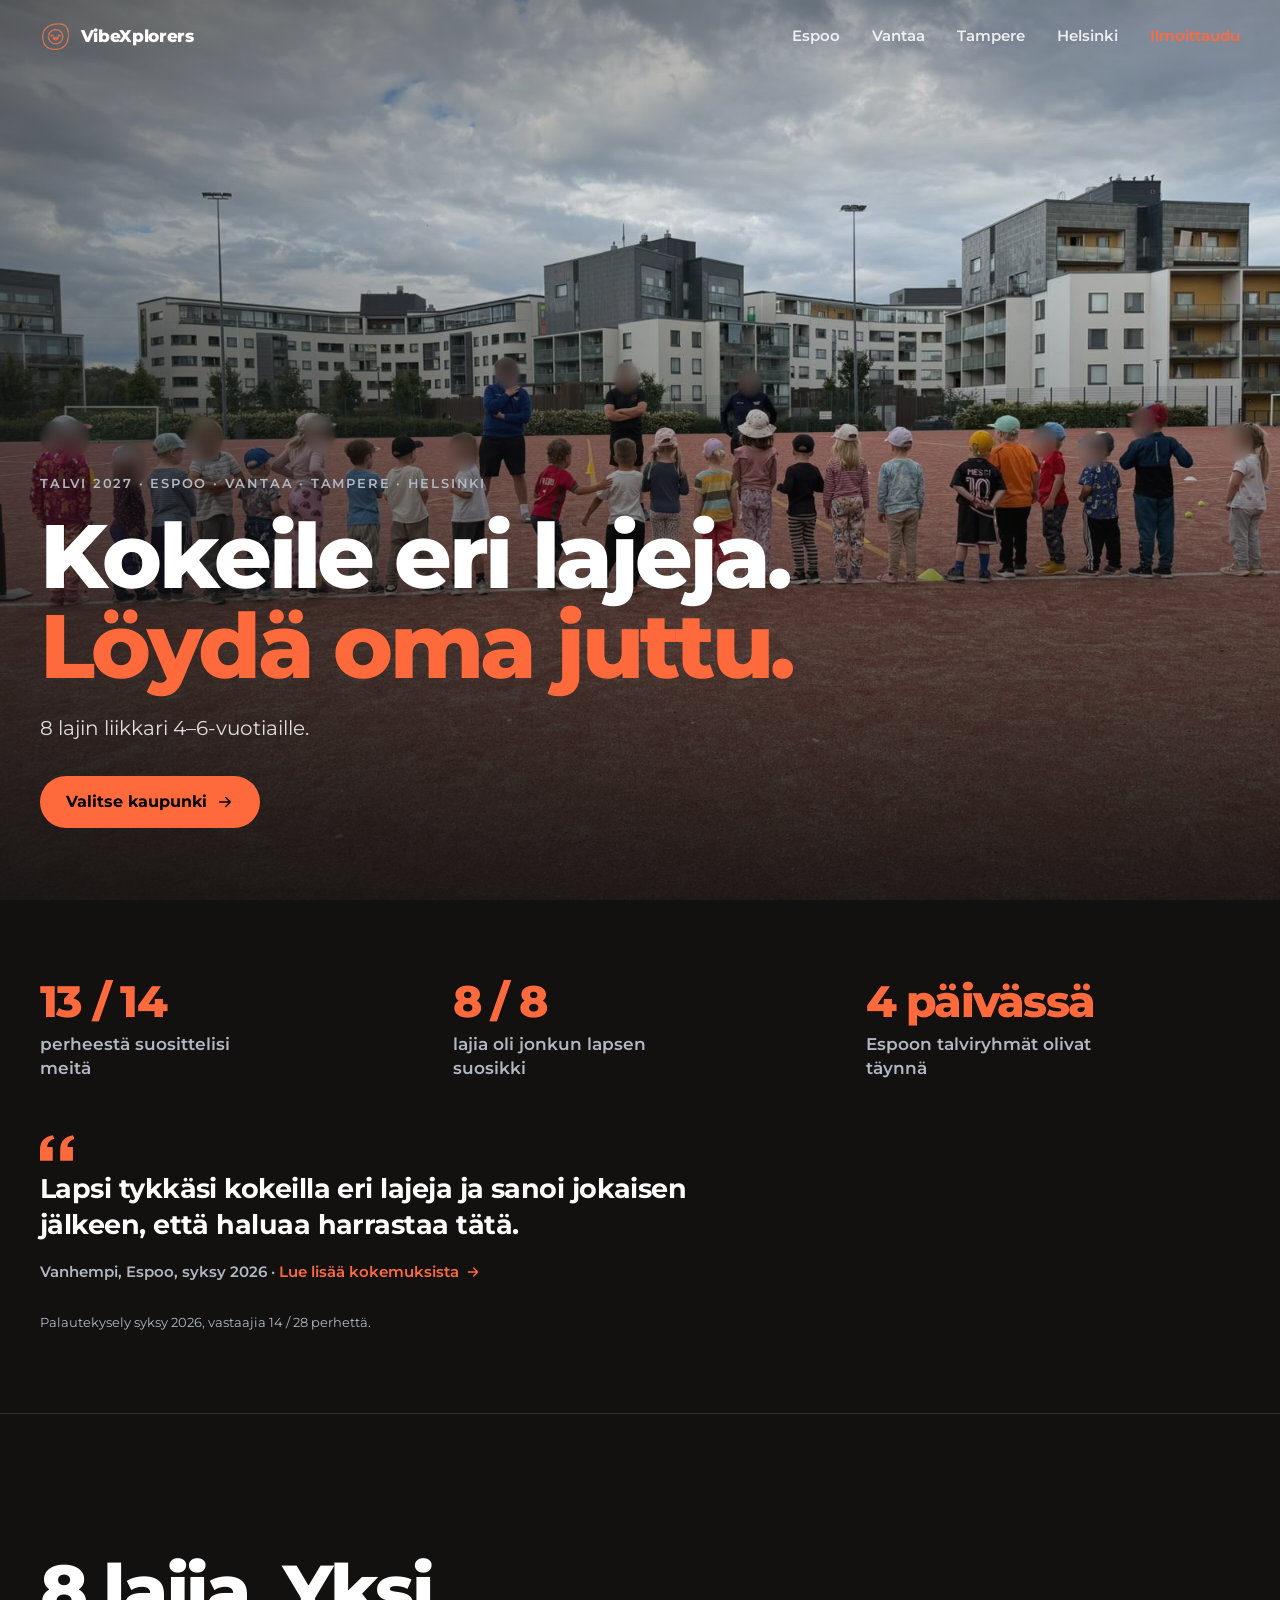
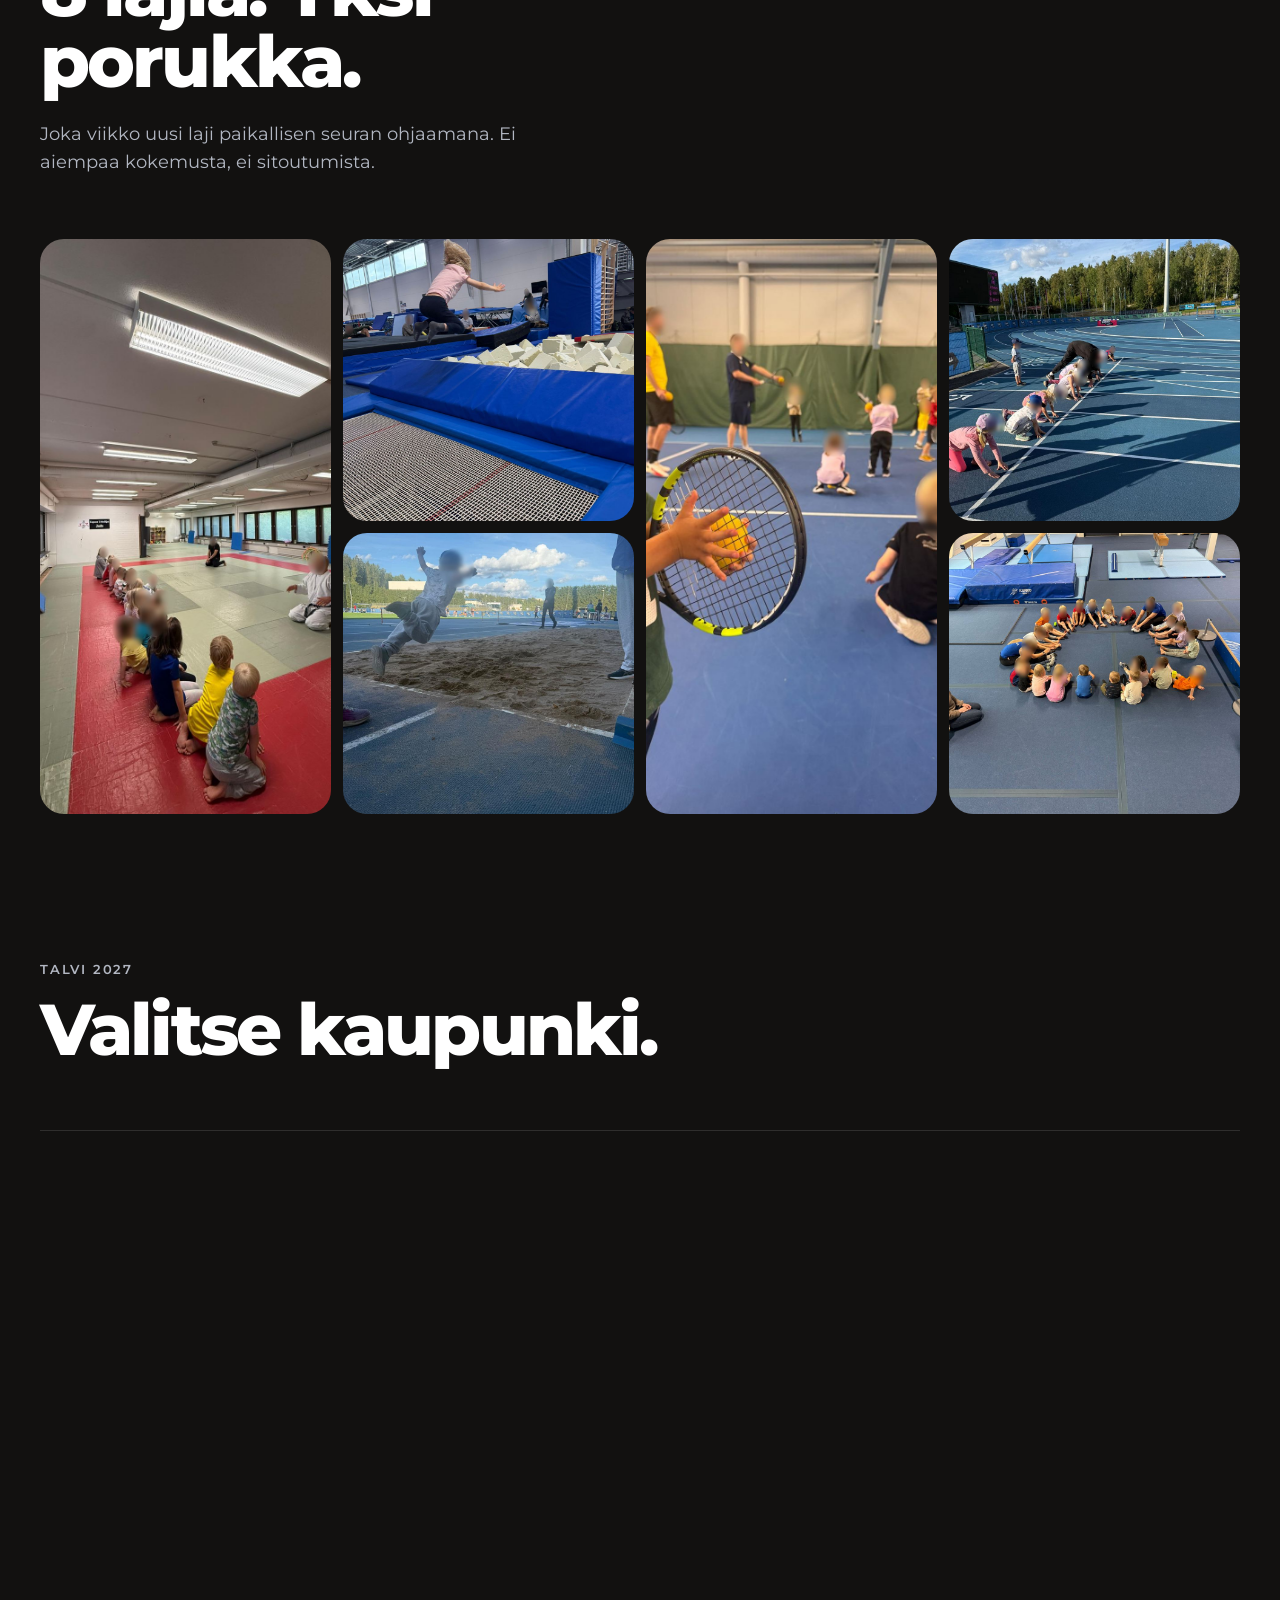
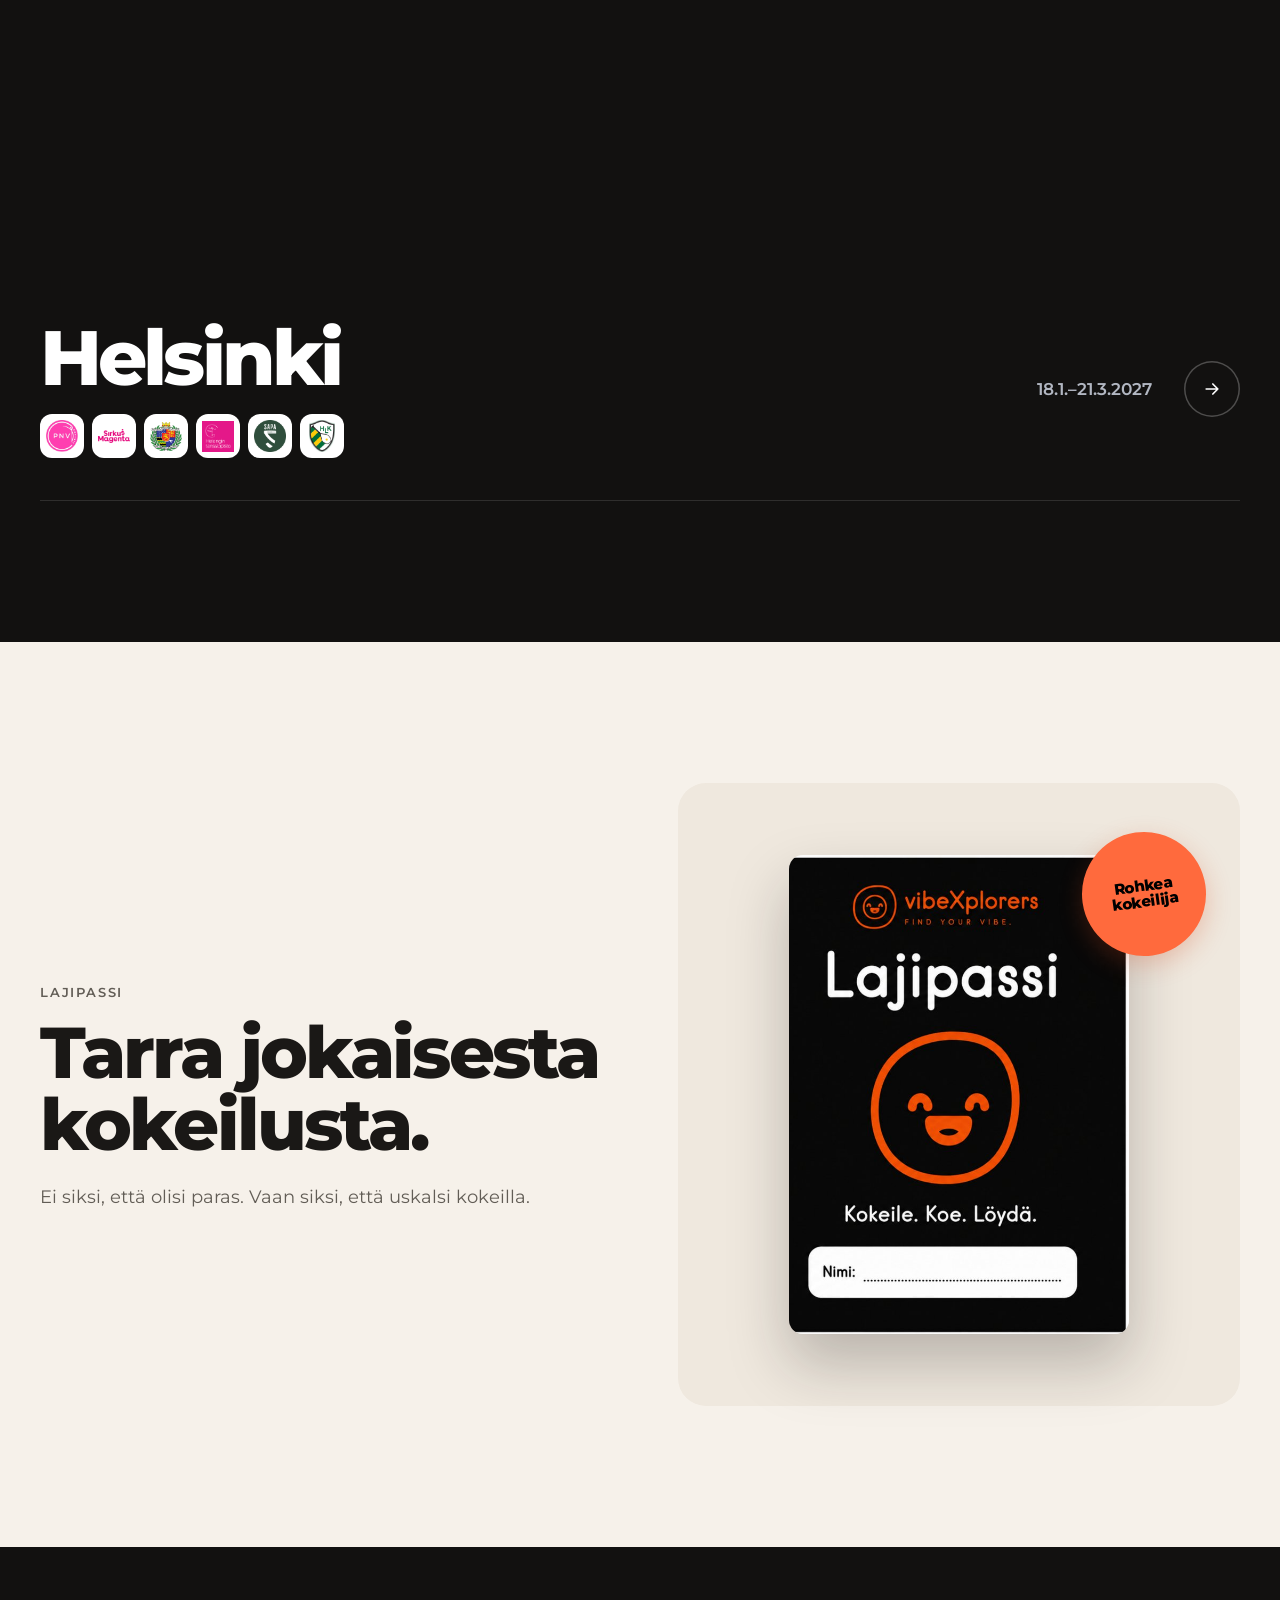
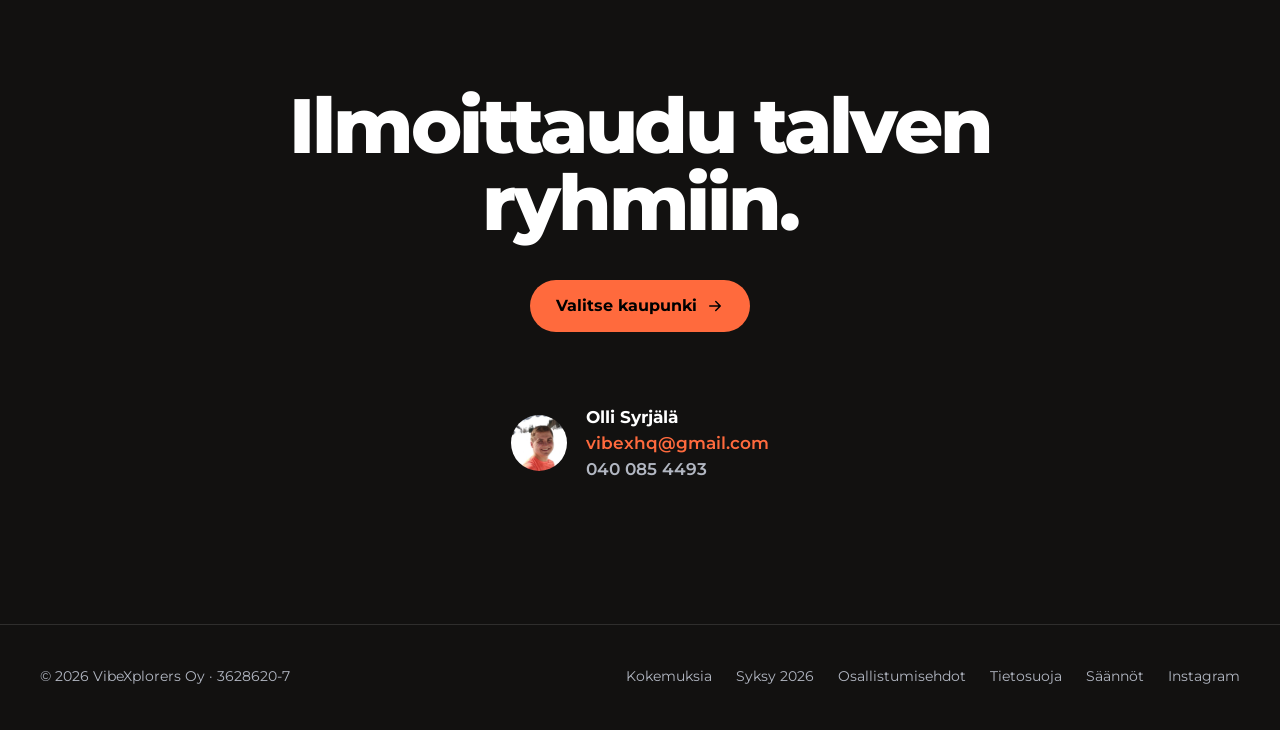
==== commit a923b987: "muutos kommenttiin" ====
--- a/index.html
+++ b/index.html
@@ -54,7 +54,7 @@
     <section class="proof">
       <div class="wrap">
         <div class="stats rv"><div class="stat"><b>13 / 14</b><span>perheestä suosittelisi meitä</span></div><div class="stat"><b>8 / 8</b><span>lajia oli jonkun lapsen suosikki</span></div><div class="stat"><b>4 päivässä</b><span>Espoon talviryhmät olivat täynnä</span></div></div>
-        <figure class="proof-quote rv"><svg class="qmark" viewBox="0 0 32 24" aria-hidden="true"><path d="M0 24V14C0 6 4 1.5 12 0l1.6 3.4C9 4.8 7 7.5 6.8 11H12v13H0zm19 0V14c0-8 4-12.5 12-14l1.6 3.4C28 4.8 26 7.5 25.8 11H31v13H19z" fill="currentColor"/></svg><blockquote>Tykkäsi kokeilla eri lajeja ja sanoi jokaisen jälkeen, että haluaa harrastaa tätä.</blockquote>
+        <figure class="proof-quote rv"><svg class="qmark" viewBox="0 0 32 24" aria-hidden="true"><path d="M0 24V14C0 6 4 1.5 12 0l1.6 3.4C9 4.8 7 7.5 6.8 11H12v13H0zm19 0V14c0-8 4-12.5 12-14l1.6 3.4C28 4.8 26 7.5 25.8 11H31v13H19z" fill="currentColor"/></svg><blockquote>Lapsi tykkäsi kokeilla eri lajeja ja sanoi jokaisen jälkeen, että haluaa harrastaa tätä.</blockquote>
           <figcaption>Vanhempi, Espoo, syksy 2026 · <a href="/kokemukset">Lue lisää kokemuksista <svg viewBox="0 0 24 24" fill="none" stroke="currentColor" stroke-width="2" stroke-linecap="round" stroke-linejoin="round" aria-hidden="true"><path d="M5 12h14M13 6l6 6-6 6"/></svg></a></figcaption></figure>
         <p class="footnote">Palautekysely syksy 2026, vastaajia 14 / 28 perhettä.</p>
       </div>
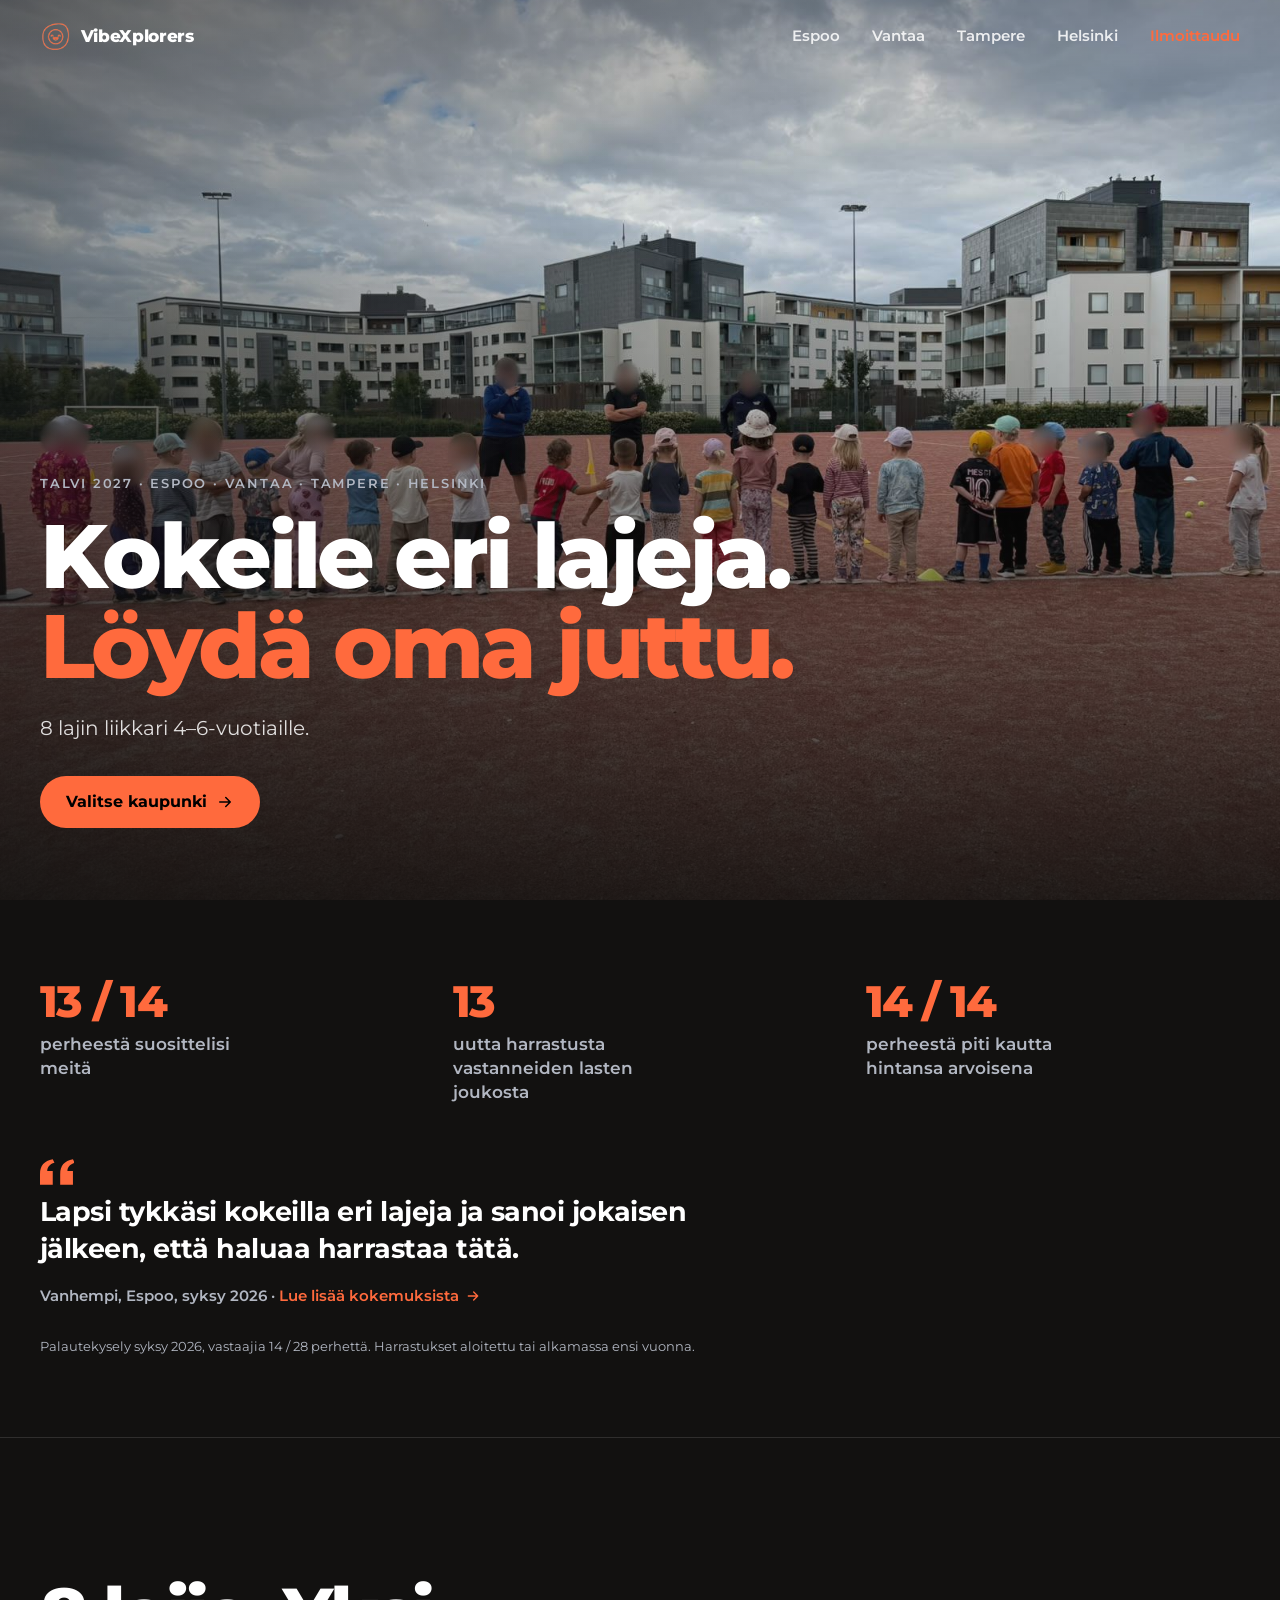
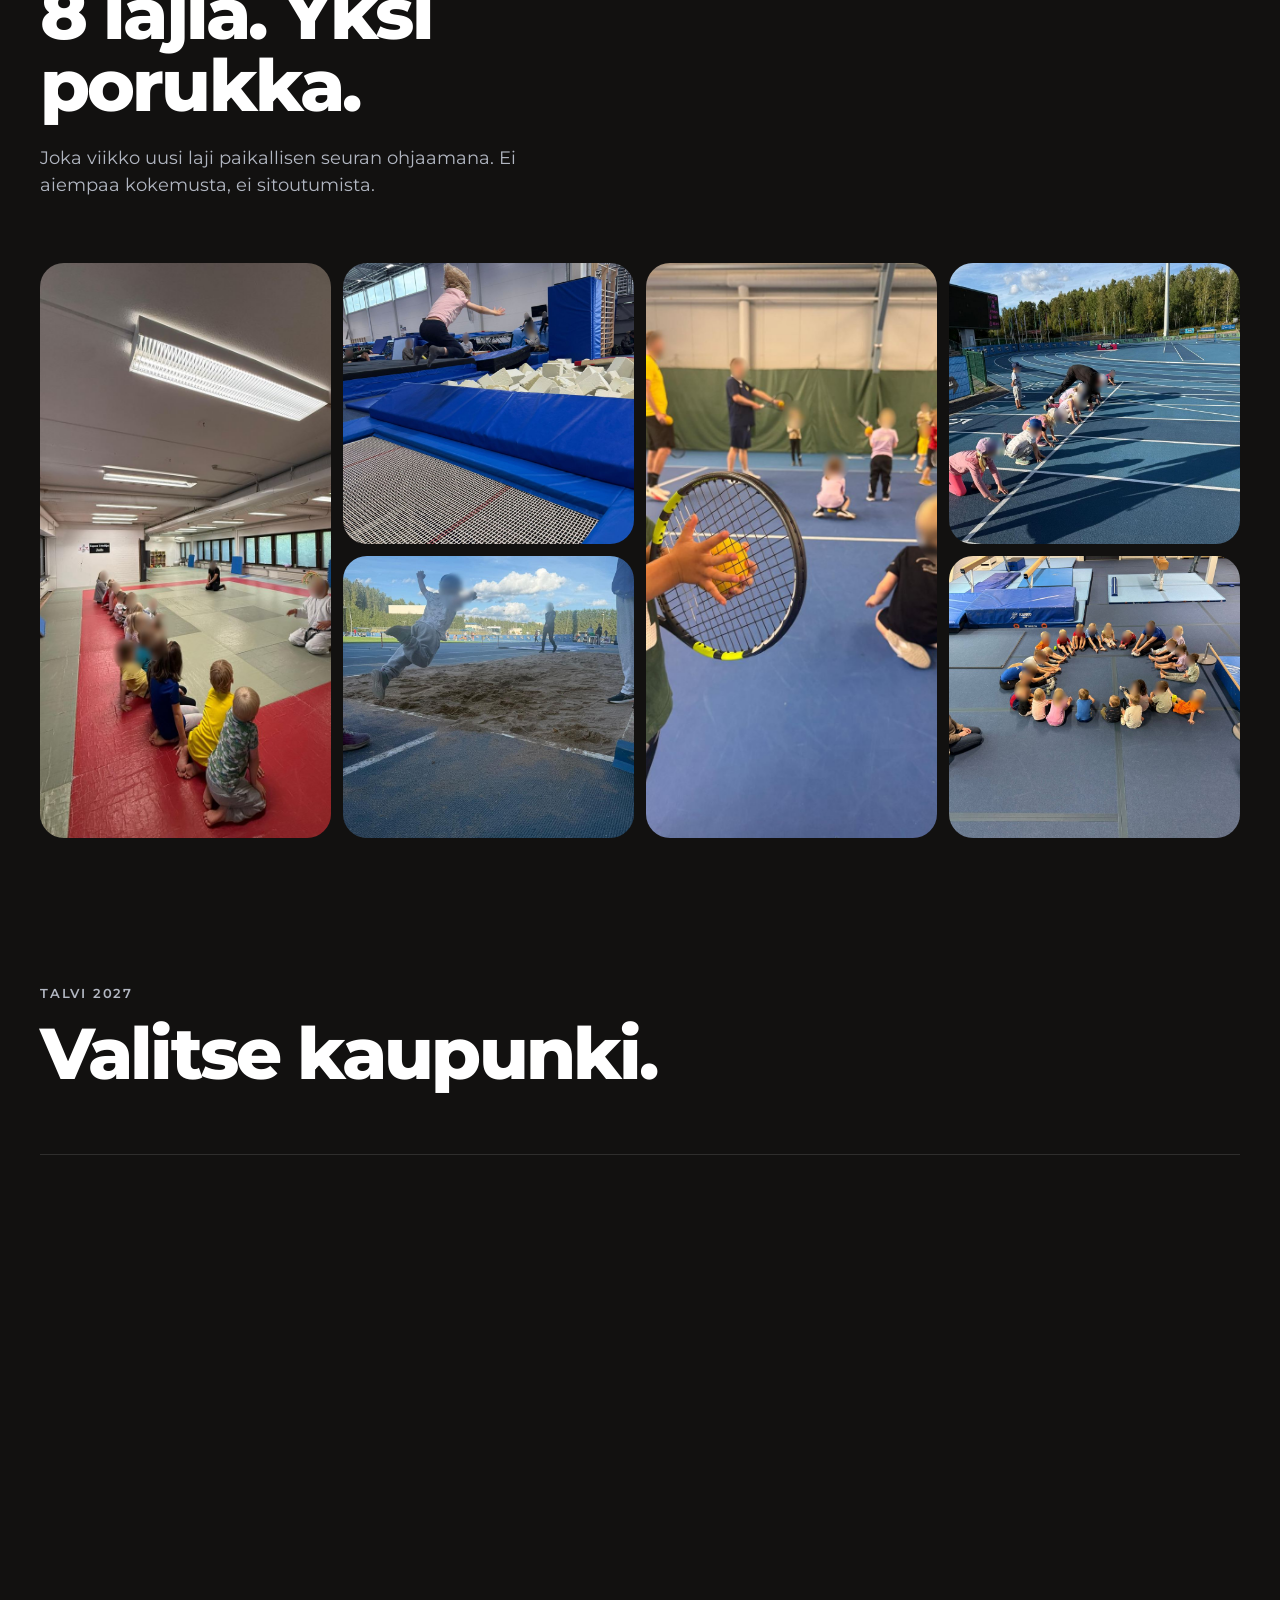
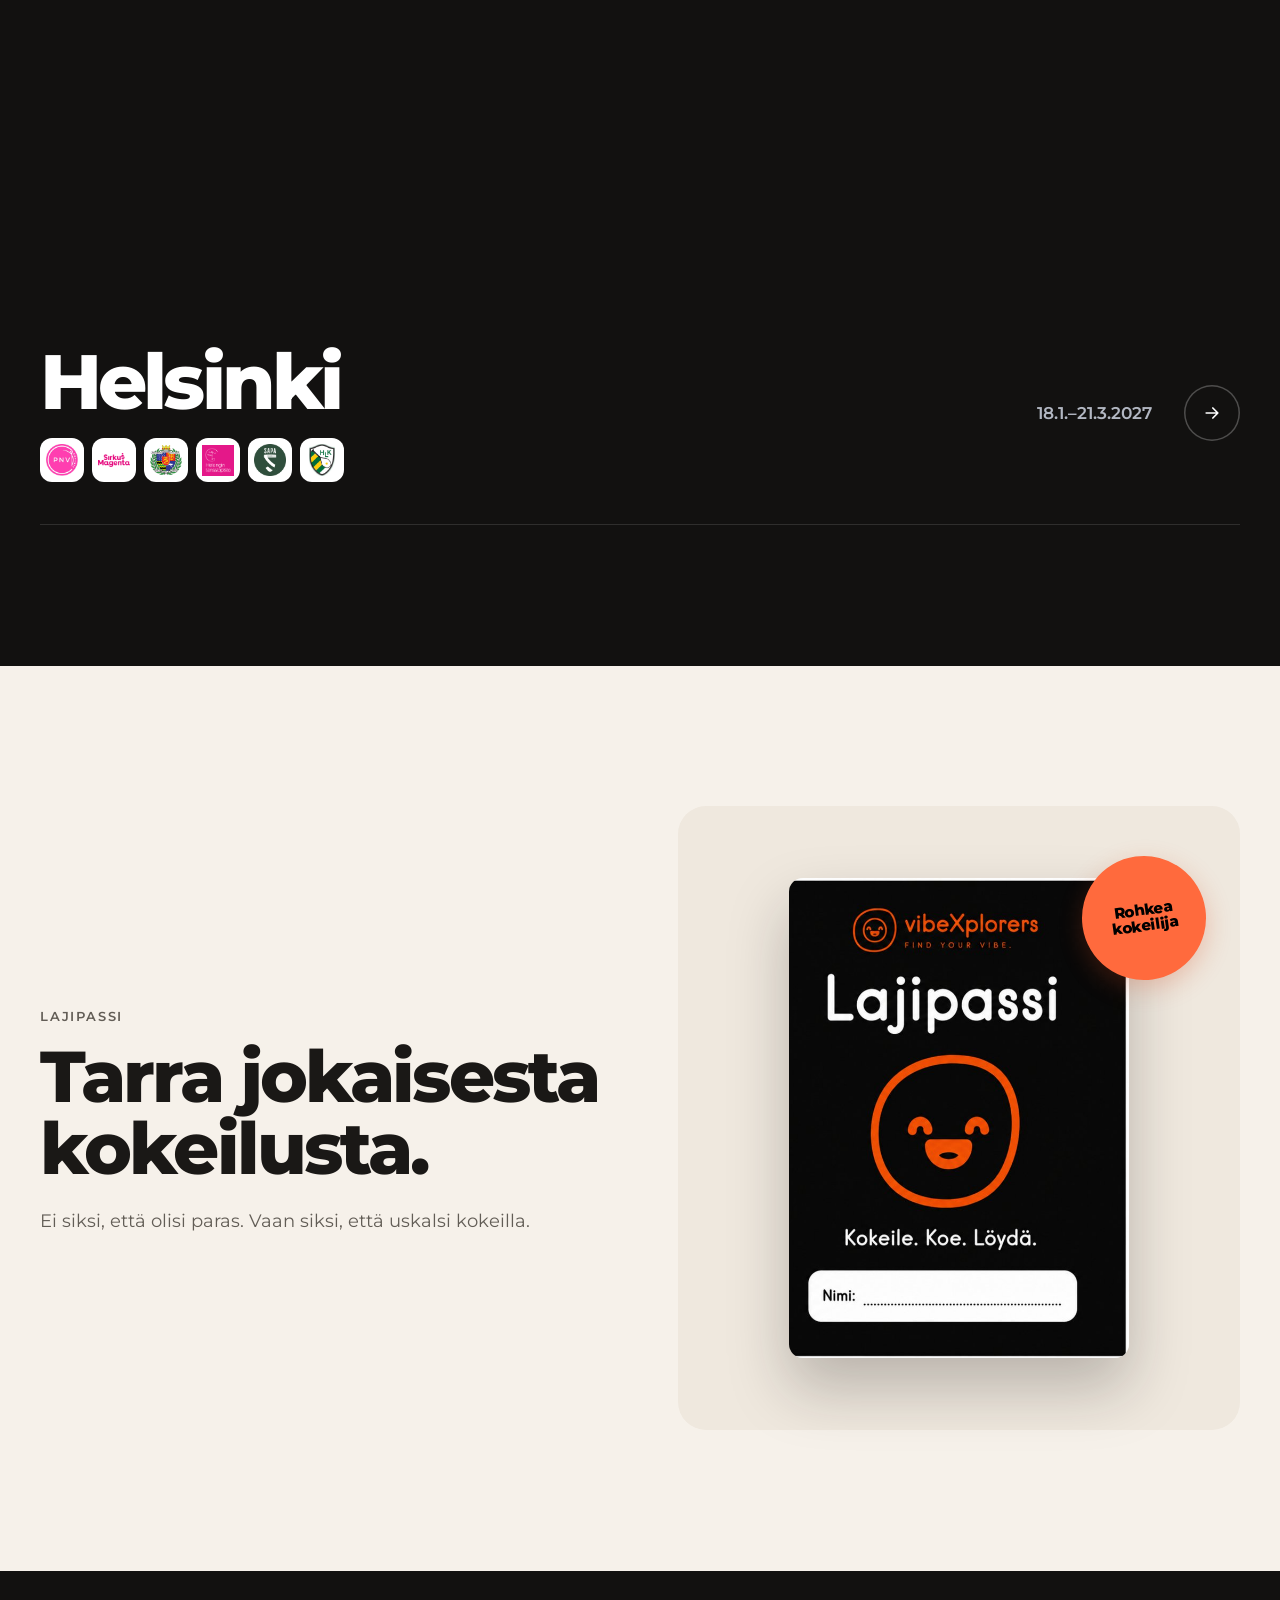
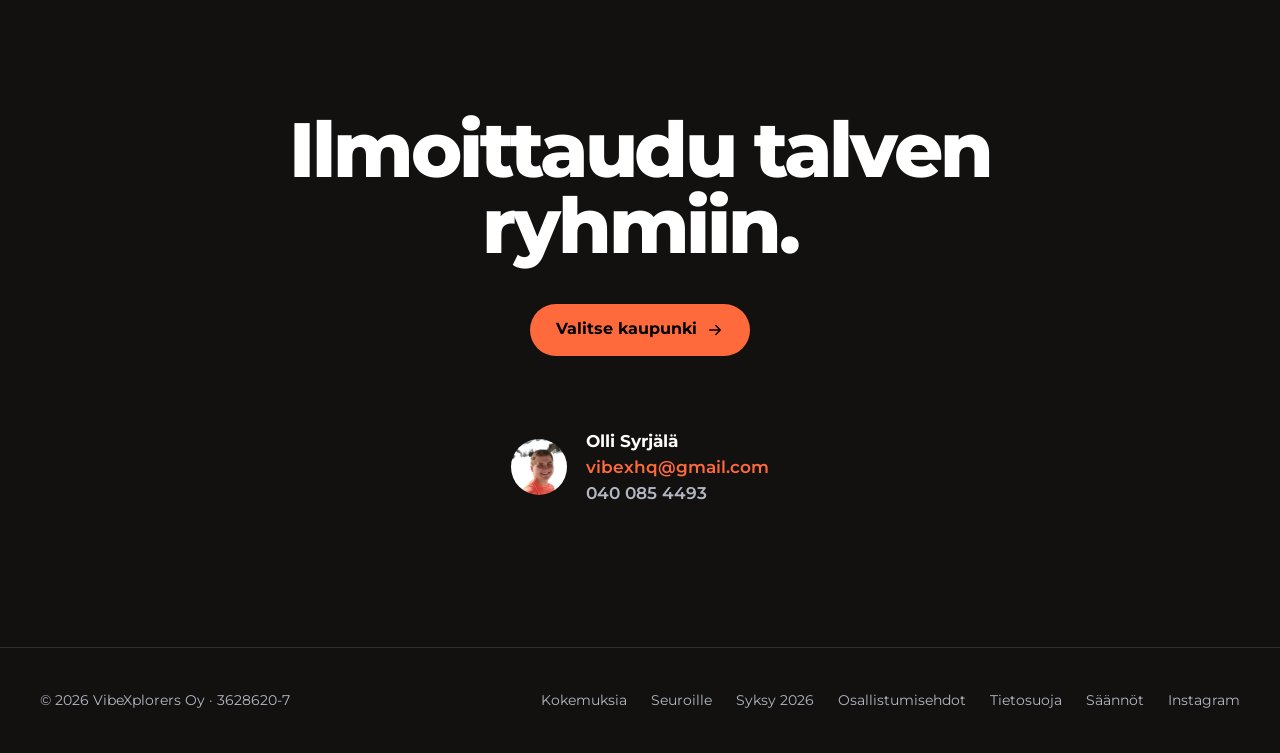
==== commit c4eebfef: "päivityksiä vielä" ====
--- a/index.html
+++ b/index.html
@@ -25,7 +25,7 @@
   <link rel="icon" type="image/svg+xml" href="/favicon.svg">
   <link rel="manifest" href="/site.webmanifest">
   <link rel="preload" as="image" href="img/hero-porukka.jpg">
-  <link rel="stylesheet" href="style.css?v=5" />
+  <link rel="stylesheet" href="style.css?v=6" />
 </head>
 <body>
   <nav class="nav" aria-label="Päävalikko">
@@ -53,10 +53,10 @@
   <main>
     <section class="proof">
       <div class="wrap">
-        <div class="stats rv"><div class="stat"><b>13 / 14</b><span>perheestä suosittelisi meitä</span></div><div class="stat"><b>8 / 8</b><span>lajia oli jonkun lapsen suosikki</span></div><div class="stat"><b>4 päivässä</b><span>Espoon talviryhmät olivat täynnä</span></div></div>
+        <div class="stats rv"><div class="stat"><b>13 / 14</b><span>perheestä suosittelisi meitä</span></div><div class="stat"><b>13</b><span>uutta harrastusta vastanneiden lasten joukosta</span></div><div class="stat"><b>14 / 14</b><span>perheestä piti kautta hintansa arvoisena</span></div></div>
         <figure class="proof-quote rv"><svg class="qmark" viewBox="0 0 32 24" aria-hidden="true"><path d="M0 24V14C0 6 4 1.5 12 0l1.6 3.4C9 4.8 7 7.5 6.8 11H12v13H0zm19 0V14c0-8 4-12.5 12-14l1.6 3.4C28 4.8 26 7.5 25.8 11H31v13H19z" fill="currentColor"/></svg><blockquote>Lapsi tykkäsi kokeilla eri lajeja ja sanoi jokaisen jälkeen, että haluaa harrastaa tätä.</blockquote>
           <figcaption>Vanhempi, Espoo, syksy 2026 · <a href="/kokemukset">Lue lisää kokemuksista <svg viewBox="0 0 24 24" fill="none" stroke="currentColor" stroke-width="2" stroke-linecap="round" stroke-linejoin="round" aria-hidden="true"><path d="M5 12h14M13 6l6 6-6 6"/></svg></a></figcaption></figure>
-        <p class="footnote">Palautekysely syksy 2026, vastaajia 14 / 28 perhettä.</p>
+        <p class="footnote">Palautekysely syksy 2026, vastaajia 14 / 28 perhettä. Harrastukset aloitettu tai alkamassa ensi vuonna.</p>
       </div>
     </section>
 
@@ -152,6 +152,7 @@
       <span>&copy; 2026 VibeXplorers Oy · 3628620-7</span>
       <nav aria-label="Alatunniste">
         <a href="/kokemukset">Kokemuksia</a>
+        <a href="/seuroille">Seuroille</a>
         <a href="/syksy">Syksy 2026</a>
         <a href="vibexplorers-osallistumisehdot.pdf" target="_blank" rel="noopener noreferrer">Osallistumisehdot</a>
         <a href="vibexplorers-tietosuojaseloste.pdf" target="_blank" rel="noopener noreferrer">Tietosuoja</a>
--- a/style.css
+++ b/style.css
@@ -396,7 +396,7 @@
 .proof { padding: clamp(3rem, 7vw, 5rem) 0; border-bottom: 1px solid var(--line); }
 .proof.big { padding: clamp(4rem, 9vw, 7rem) 0; }
 .stats { display: grid; grid-template-columns: repeat(3, 1fr); gap: clamp(1.2rem, 3vw, 2.5rem); }
-.proof.big .stats { grid-template-columns: repeat(4, 1fr); }
+.proof.big .stats { grid-template-columns: repeat(3, 1fr); }
 .stat b { display: block; font-size: clamp(2.2rem, 4.6vw, 3.6rem); font-weight: 800; letter-spacing: -0.04em; line-height: 1; color: var(--orange); }
 .stat span { display: block; margin-top: .6rem; color: var(--grey); font-weight: 600; line-height: 1.4; max-width: 22ch; }
 .proof-quote { margin: clamp(2.2rem, 5vw, 3.4rem) 0 0; max-width: 46rem; }
@@ -433,7 +433,6 @@
 .ccard .arrow { position: absolute; left: 1.4rem; bottom: 1.3rem; width: 40px; height: 40px; border-radius: 50%; display: grid; place-items: center; background: var(--orange); color: #000; }
 .ccard .arrow svg { width: 18px; height: 18px; }
 @media (max-width: 900px) {
-  .proof.big .stats { grid-template-columns: repeat(2, 1fr); }
   .ccards { grid-template-columns: repeat(2, 1fr); }
   .partner-grid.wall { grid-template-columns: repeat(4, 1fr); }
 }
@@ -442,7 +441,6 @@
   .proof .stats { grid-template-columns: repeat(3, 1fr); gap: .9rem; }
   .proof .stat b { font-size: 1.6rem; }
   .proof .stat span { font-size: .85rem; }
-  .proof.big .stats { grid-template-columns: 1fr 1fr; }
   .qgrid { grid-template-columns: 1fr; }
   .ccards { grid-template-columns: 1fr; }
   .partner-grid.wall { grid-template-columns: repeat(4, 1fr); }
@@ -456,3 +454,25 @@
   .ccard { padding: 1.3rem 4.6rem 1.3rem 1.3rem; }
   .ccard .arrow { left: auto; right: 1.2rem; bottom: auto; top: 50%; transform: translateY(-50%); }
 }
+
+/* Kokemukset: kaupunkikorttien napit */
+.ccard { display: flex; flex-direction: column; align-items: flex-start; padding: 1.5rem 1.4rem; }
+.ccard .opens:empty { display: none; }
+.ccard-btn { margin-top: auto; display: inline-flex; align-items: center; gap: .5rem; background: var(--orange); color: #000; border-radius: 999px; padding: .65rem 1.1rem; font-weight: 800; font-size: .95rem; }
+.ccard .opens:not(:empty), .ccard .ccard-meta { margin-bottom: 1.3rem; }
+.ccard .ccard-meta:has(+ .opens:not(:empty)) { margin-bottom: 0; }
+.ccard .ccard-btn { margin-top: auto; }
+.ccard-btn svg { width: 16px; height: 16px; }
+@media (max-width: 640px) { .ccard { padding: 1.3rem; } }
+/* Seuroille */
+.club-stats { display: grid; grid-template-columns: 1fr 1.4fr; gap: clamp(2rem, 5vw, 4rem); align-items: start; }
+.club-stats .footnote { margin-top: 1.2rem; }
+.bysport { list-style: none; margin: 1.6rem 0 0; padding: 0; display: grid; gap: .55rem; max-width: 30rem; }
+.bysport li { display: grid; grid-template-columns: 9.5rem 1fr 1.5rem; align-items: center; gap: .8rem; color: var(--grey); font-weight: 600; font-size: .95rem; }
+.bysport .bs-bar { height: 10px; border-radius: 999px; background: rgba(255,255,255,.08); overflow: hidden; }
+.bysport .bs-bar i { display: block; height: 100%; background: var(--orange); border-radius: 999px; }
+.bysport b { color: var(--white); text-align: right; }
+@media (max-width: 760px) {
+  .club-stats { grid-template-columns: 1fr; }
+  .bysport li { grid-template-columns: 8.2rem 1fr 1.3rem; font-size: .88rem; }
+}
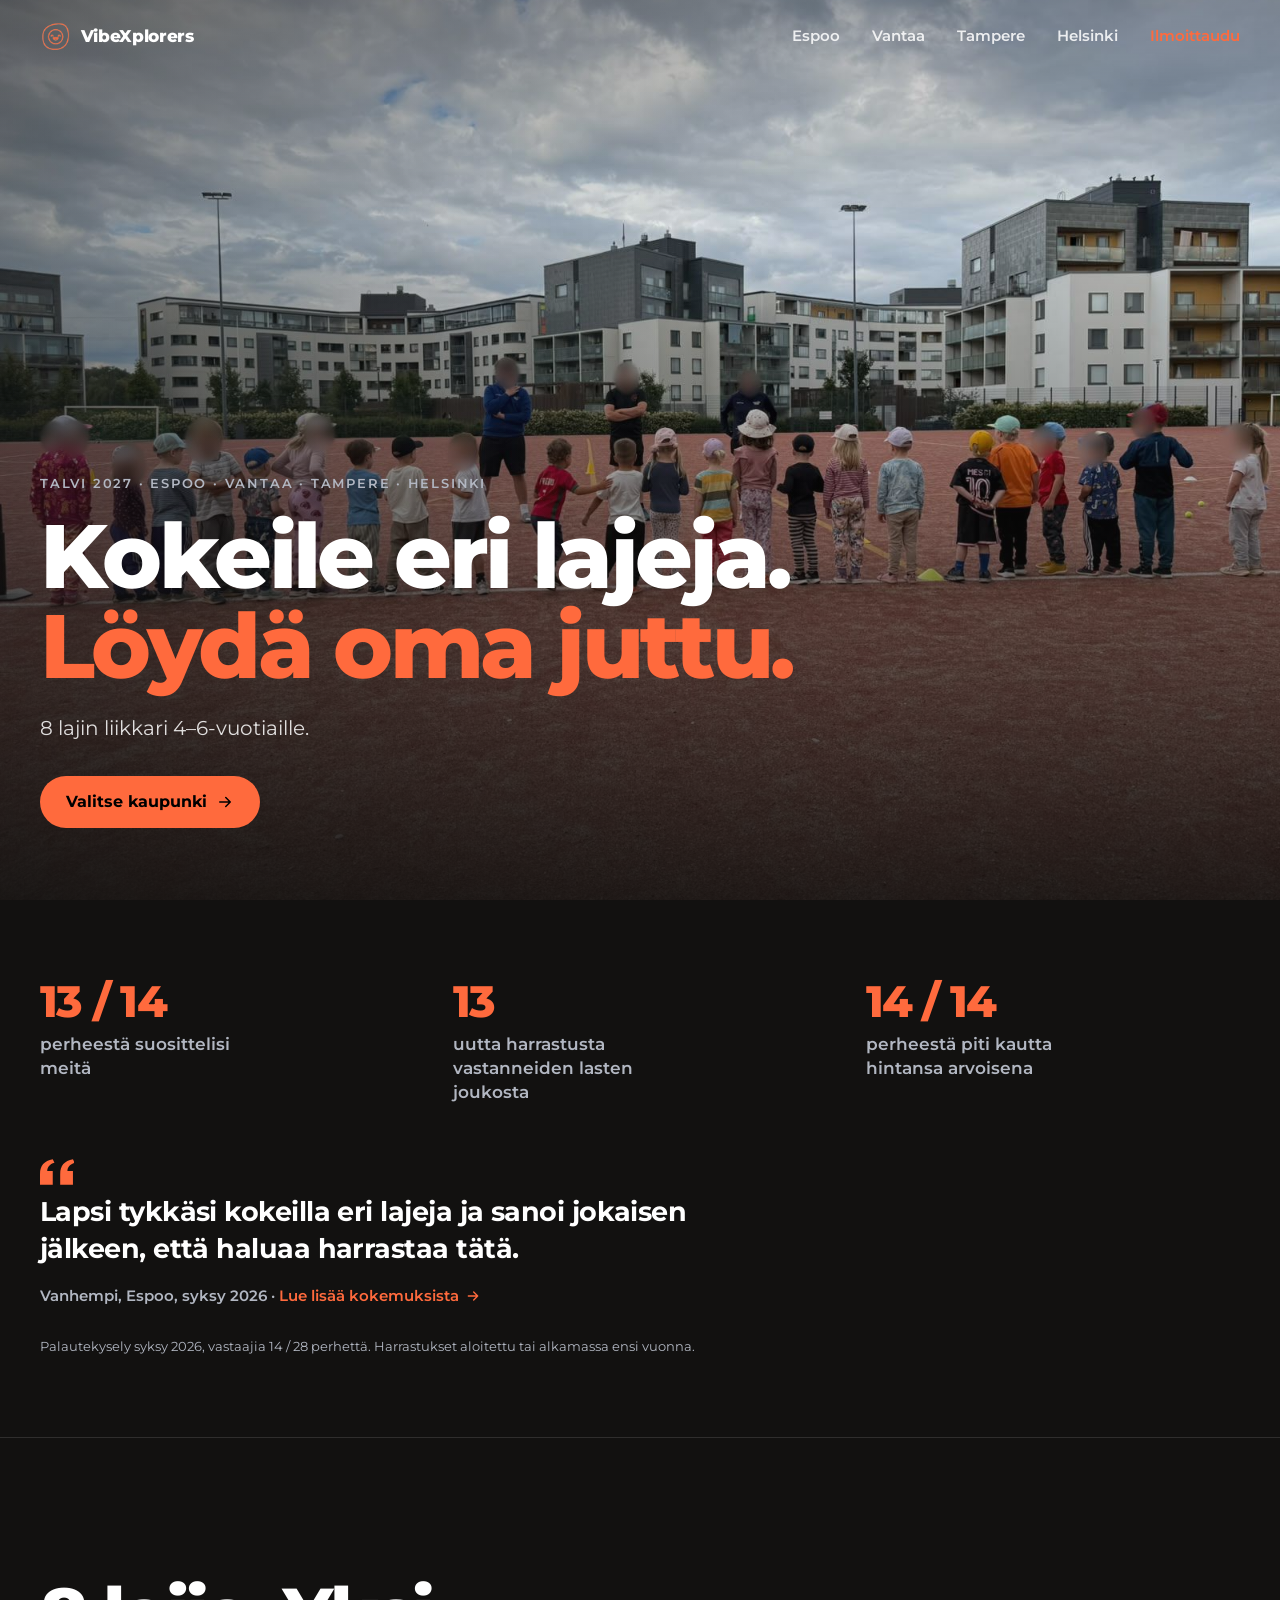
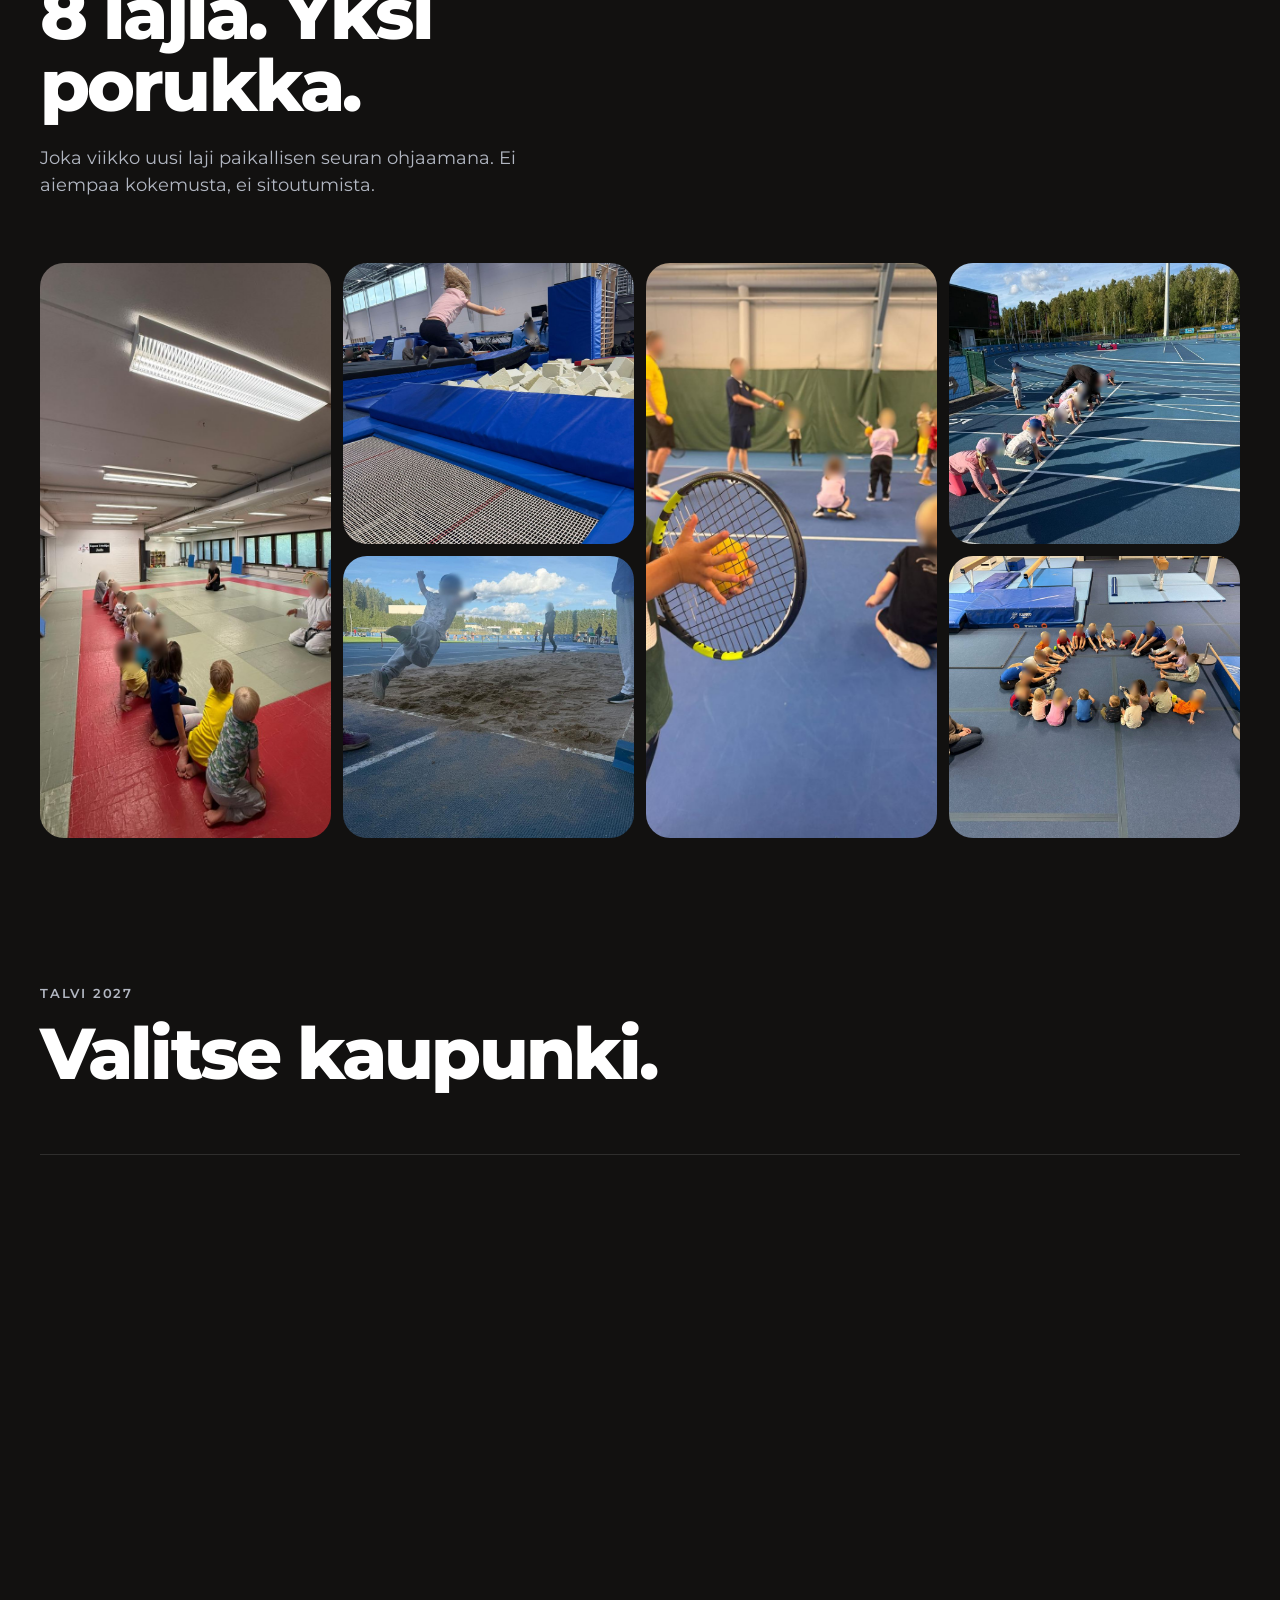
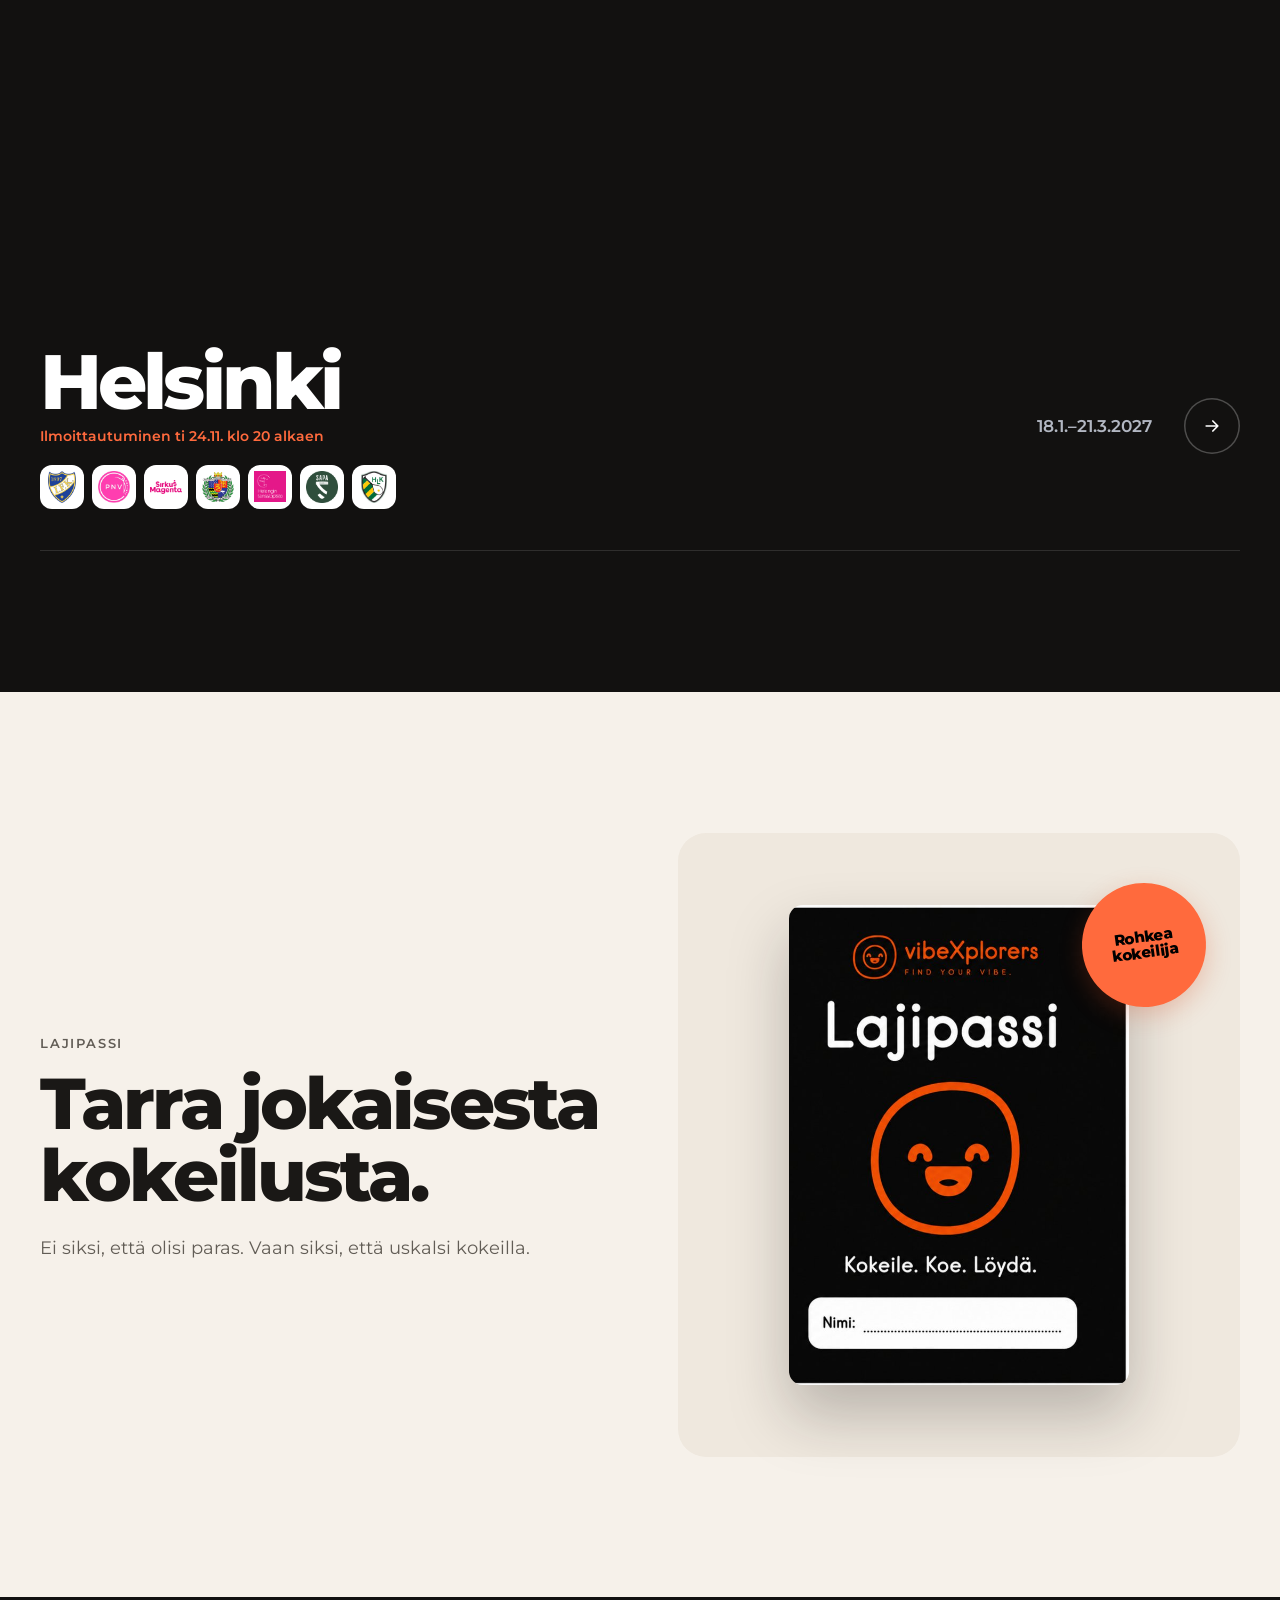
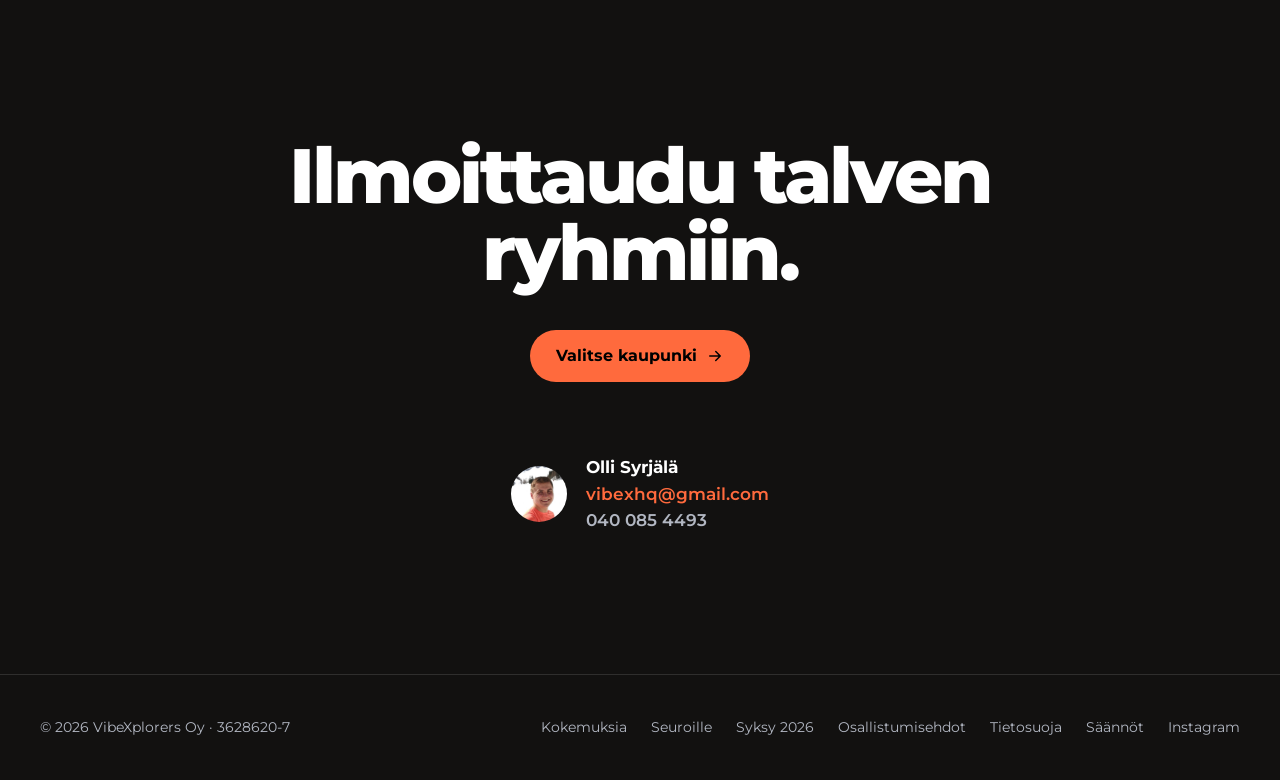
==== commit 5f939673: "muutoksia" ====
--- a/index.html
+++ b/index.html
@@ -25,7 +25,7 @@
   <link rel="icon" type="image/svg+xml" href="/favicon.svg">
   <link rel="manifest" href="/site.webmanifest">
   <link rel="preload" as="image" href="img/hero-porukka.jpg">
-  <link rel="stylesheet" href="style.css?v=6" />
+  <link rel="stylesheet" href="style.css?v=8" />
 </head>
 <body>
   <nav class="nav" aria-label="Päävalikko">
@@ -89,12 +89,12 @@
           <span class="arrow"><svg viewBox="0 0 24 24" fill="none" stroke="currentColor" stroke-width="2" stroke-linecap="round" stroke-linejoin="round" aria-hidden="true"><path d="M5 12h14M13 6l6 6-6 6"/></svg></span>
         </a>
         <a href="/tampere" class="city-row rv" data-city="tampere" data-groups="2">
-          <div><h3>Tampere</h3><span class="opens">Ilmoittautuminen su 15.11. klo 20 alkaen</span><div class="mini-logos"><span title="TATS"><img src="img/logot/tats.png" alt="TATS" loading="lazy" /></span><span title="Tampereen Pyrintö"><img src="img/logot/pyrinto.png" alt="Tampereen Pyrintö" loading="lazy" /></span><span title="KooVee"><img src="img/logot/koovee.png" alt="KooVee" loading="lazy" /></span><span title="Tampereen Hiihtoseura"><img src="img/logot/tahs.png" alt="Tampereen Hiihtoseura" loading="lazy" /></span><span title="Tanssiseura Spiral"><img src="img/logot/spiral.png" alt="Tanssiseura Spiral" loading="lazy" /></span></div></div>
+          <div><h3>Tampere</h3><span class="opens">Ilmoittautuminen su 15.11. klo 20 alkaen</span><div class="mini-logos"><span title="TATS"><img src="img/logot/tats.png" alt="TATS" loading="lazy" /></span><span title="KooVee"><img src="img/logot/koovee.png" alt="KooVee" loading="lazy" /></span><span title="Tampereen Pyrintö"><img src="img/logot/pyrinto.png" alt="Tampereen Pyrintö" loading="lazy" /></span><span title="Tampereen Hiihtoseura"><img src="img/logot/tahs.png" alt="Tampereen Hiihtoseura" loading="lazy" /></span><span title="Tanssiseura Spiral"><img src="img/logot/spiral.png" alt="Tanssiseura Spiral" loading="lazy" /></span></div></div>
           <span class="when">25.1.–28.3.2027</span>
           <span class="arrow"><svg viewBox="0 0 24 24" fill="none" stroke="currentColor" stroke-width="2" stroke-linecap="round" stroke-linejoin="round" aria-hidden="true"><path d="M5 12h14M13 6l6 6-6 6"/></svg></span>
         </a>
-        <a href="/helsinki" class="city-row rv">
-          <div><h3>Helsinki</h3><div class="mini-logos"><span title="Pakilan Voimistelijat"><img src="img/logot/pnv.png" alt="Pakilan Voimistelijat" loading="lazy" /></span><span title="Sirkus Magenta"><img src="img/logot/magenta.png" alt="Sirkus Magenta" loading="lazy" /></span><span title="Helsinki Rugby Club"><img src="img/logot/hrc.png" alt="Helsinki Rugby Club" loading="lazy" /></span><span title="Helsingin Tanssiopisto"><img src="img/logot/htanssiopisto.png" alt="Helsingin Tanssiopisto" loading="lazy" /></span><span title="Sapa"><img src="img/logot/sapa.png" alt="Sapa" loading="lazy" /></span><span title="HLK"><img src="img/logot/hlk.png" alt="HLK" loading="lazy" /></span></div></div>
+        <a href="/helsinki" class="city-row rv" data-city="helsinki" data-groups="1">
+          <div><h3>Helsinki</h3><span class="opens">Ilmoittautuminen ti 24.11. klo 20 alkaen</span><div class="mini-logos"><span title="HIFK Friidrott"><img src="img/logot/hifk.png" alt="HIFK Friidrott" loading="lazy" /></span><span title="Pakilan Voimistelijat"><img src="img/logot/pnv.png" alt="Pakilan Voimistelijat" loading="lazy" /></span><span title="Sirkus Magenta"><img src="img/logot/magenta.png" alt="Sirkus Magenta" loading="lazy" /></span><span title="Helsinki Rugby Club"><img src="img/logot/hrc.png" alt="Helsinki Rugby Club" loading="lazy" /></span><span title="Helsingin Tanssiopisto"><img src="img/logot/htanssiopisto.png" alt="Helsingin Tanssiopisto" loading="lazy" /></span><span title="Sapa"><img src="img/logot/sapa.png" alt="Sapa" loading="lazy" /></span><span title="HLK"><img src="img/logot/hlk.png" alt="HLK" loading="lazy" /></span></div></div>
           <span class="when">18.1.–21.3.2027</span>
           <span class="arrow"><svg viewBox="0 0 24 24" fill="none" stroke="currentColor" stroke-width="2" stroke-linecap="round" stroke-linejoin="round" aria-hidden="true"><path d="M5 12h14M13 6l6 6-6 6"/></svg></span>
         </a>
--- a/style.css
+++ b/style.css
@@ -279,8 +279,8 @@
 .prose .steps li::marker { color: var(--orange); font-weight: 800; }
 .city-row .opens { display: block; margin-top: .35rem; font-size: .85rem; font-weight: 600; color: var(--orange); }
 .row .gear { margin-top: .4rem; font-size: .82rem; font-weight: 500; color: var(--grey); line-height: 1.4; max-width: 34ch; }
-.reg[data-state="soon"] .reg-status { color: var(--white); background: rgba(255,106,61,.1); box-shadow: inset 0 0 0 1.5px rgba(255,106,61,.55); border-radius: 14px; padding: 1rem 1.2rem; line-height: 1.5; }
-.reg[data-state="soon"] .reg-status b { color: var(--orange); }
+.reg[data-state="soon"] .reg-status, .reg[data-state="queue"] .reg-status { color: var(--white); background: rgba(255,106,61,.1); box-shadow: inset 0 0 0 1.5px rgba(255,106,61,.55); border-radius: 14px; padding: 1rem 1.2rem; line-height: 1.5; }
+.reg[data-state="soon"] .reg-status b, .reg[data-state="queue"] .reg-status b { color: var(--orange); }
 .reg .soon-note { margin: 0; font-weight: 700; color: var(--orange); }
 .reg h2 { overflow-wrap: break-word; -webkit-hyphens: auto; hyphens: auto; }
 .cta .opens-list { list-style: none; padding: 0; margin: 1.8rem auto 0; display: flex; flex-wrap: wrap; justify-content: center; gap: .6rem 2rem; font-size: 1.05rem; color: var(--grey); }
@@ -331,8 +331,8 @@
 /* Lomake vaalealla */
 .light.reg .reg-status { color: var(--muted-dark); }
 .light.reg[data-state="open"] .reg-status { color: var(--text-dark); }
-.light.reg[data-state="soon"] .reg-status { color: var(--text-dark); background: #fff; box-shadow: inset 0 0 0 1.5px rgba(255,106,61,.6); }
-.light.reg[data-state="soon"] .reg-status b, .light .soon-note { color: var(--orange-deep); }
+.light.reg[data-state="soon"] .reg-status, .light.reg[data-state="queue"] .reg-status { color: var(--text-dark); background: #fff; box-shadow: inset 0 0 0 1.5px rgba(255,106,61,.6); }
+.light.reg[data-state="soon"] .reg-status b, .light.reg[data-state="queue"] .reg-status b, .light .soon-note { color: var(--orange-deep); }
 .light.reg .kid { background: #fff; box-shadow: 0 6px 20px rgba(26,24,22,.06); }
 .light.reg input[type=text], .light.reg input[type=email], .light.reg input[type=tel], .light.reg select, .light.reg textarea,
 .light.reg .kid input, .light.reg .kid select { background-color: #fff; color: var(--text-dark); border-color: #D8D0C4; }
@@ -476,3 +476,5 @@
   .club-stats { grid-template-columns: 1fr; }
   .bysport li { grid-template-columns: 8.2rem 1fr 1.3rem; font-size: .88rem; }
 }
+.clubs-note { margin: 1.4rem 0 0; color: var(--orange); font-weight: 700; }
+.clubs-note:empty { display: none; }
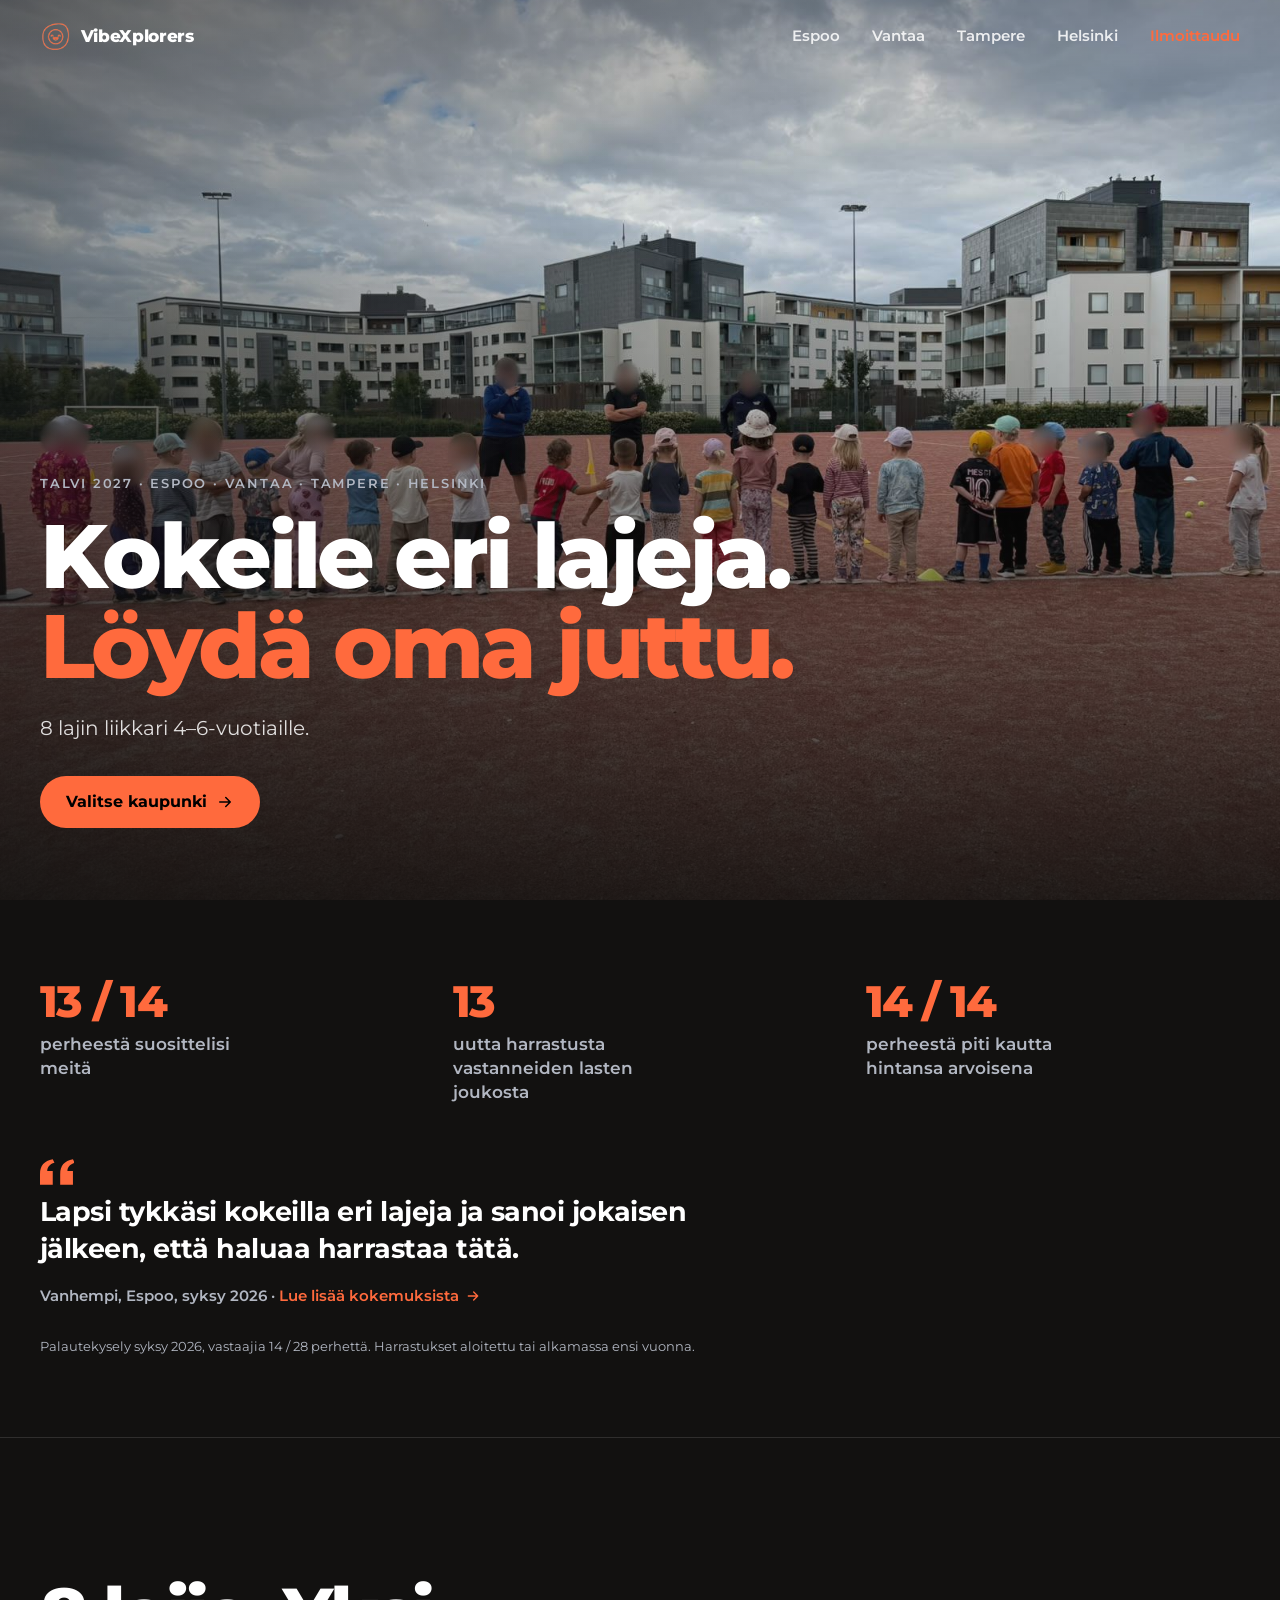
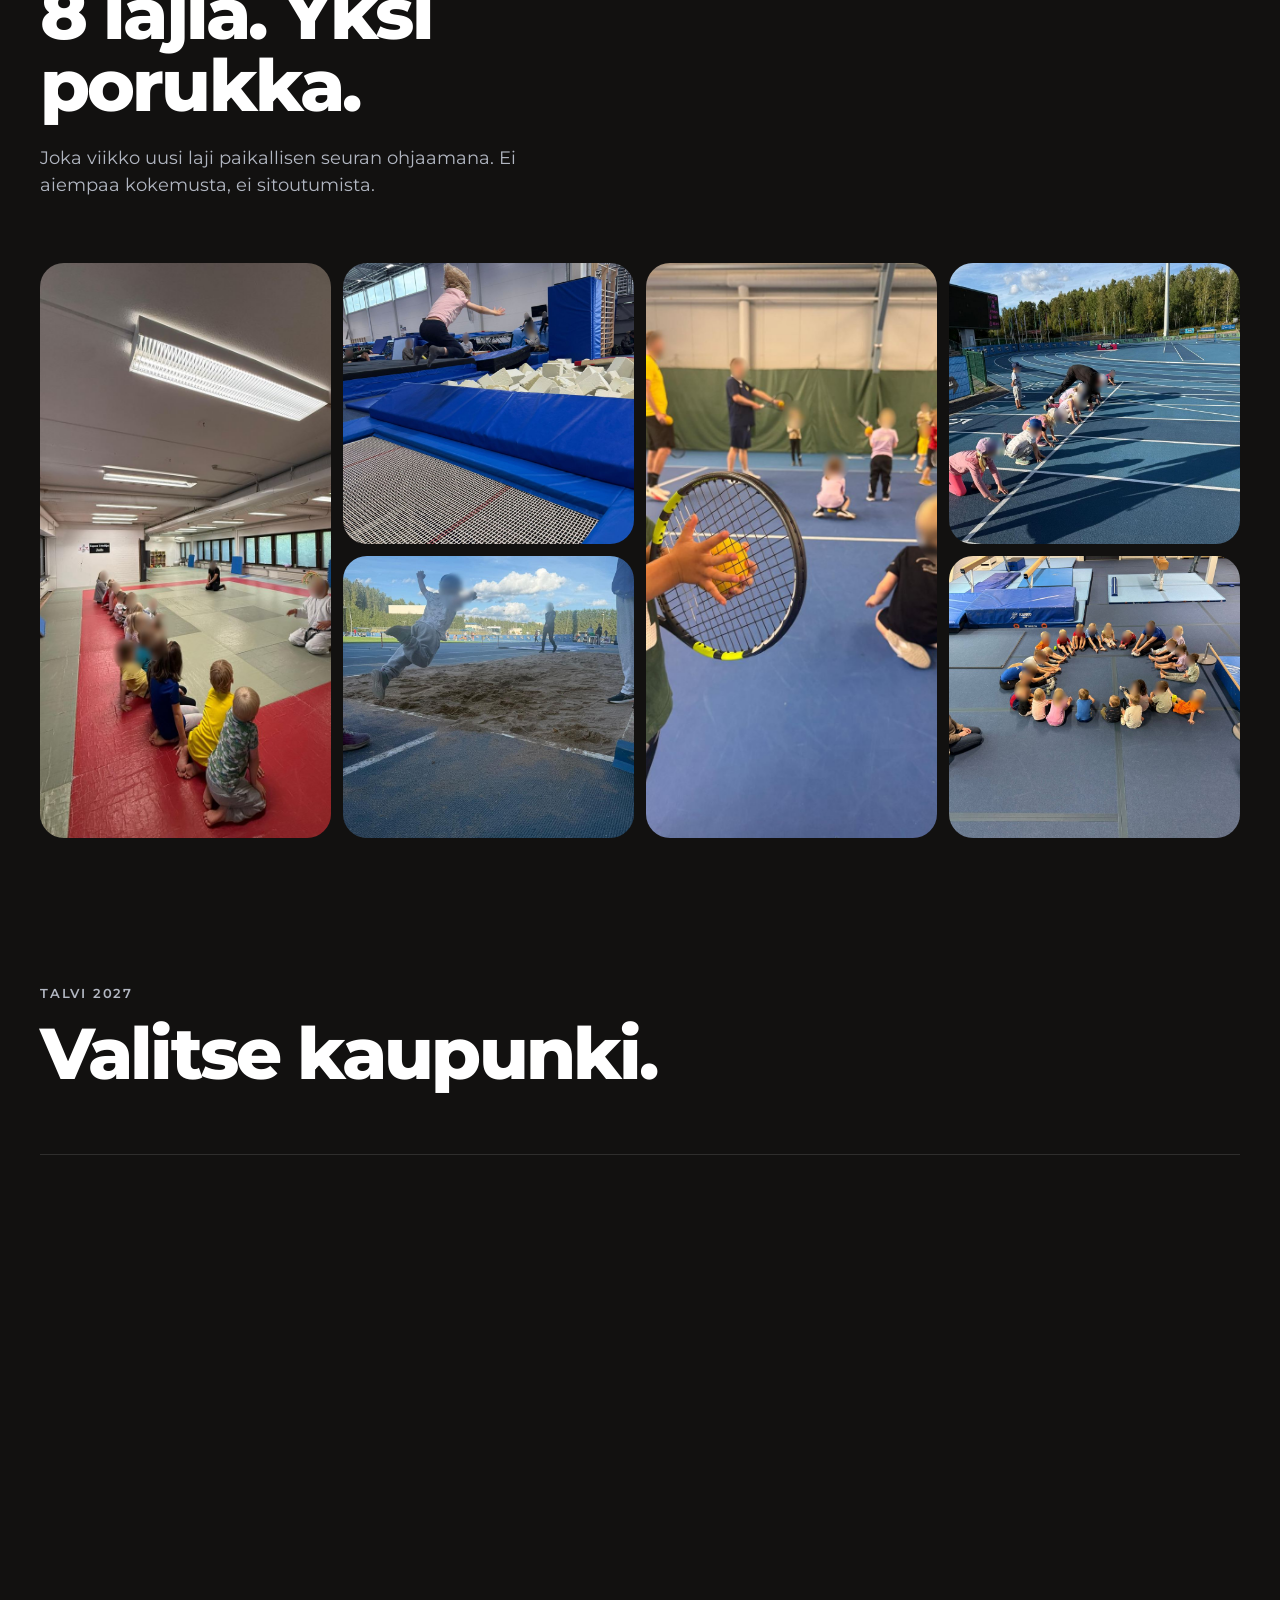
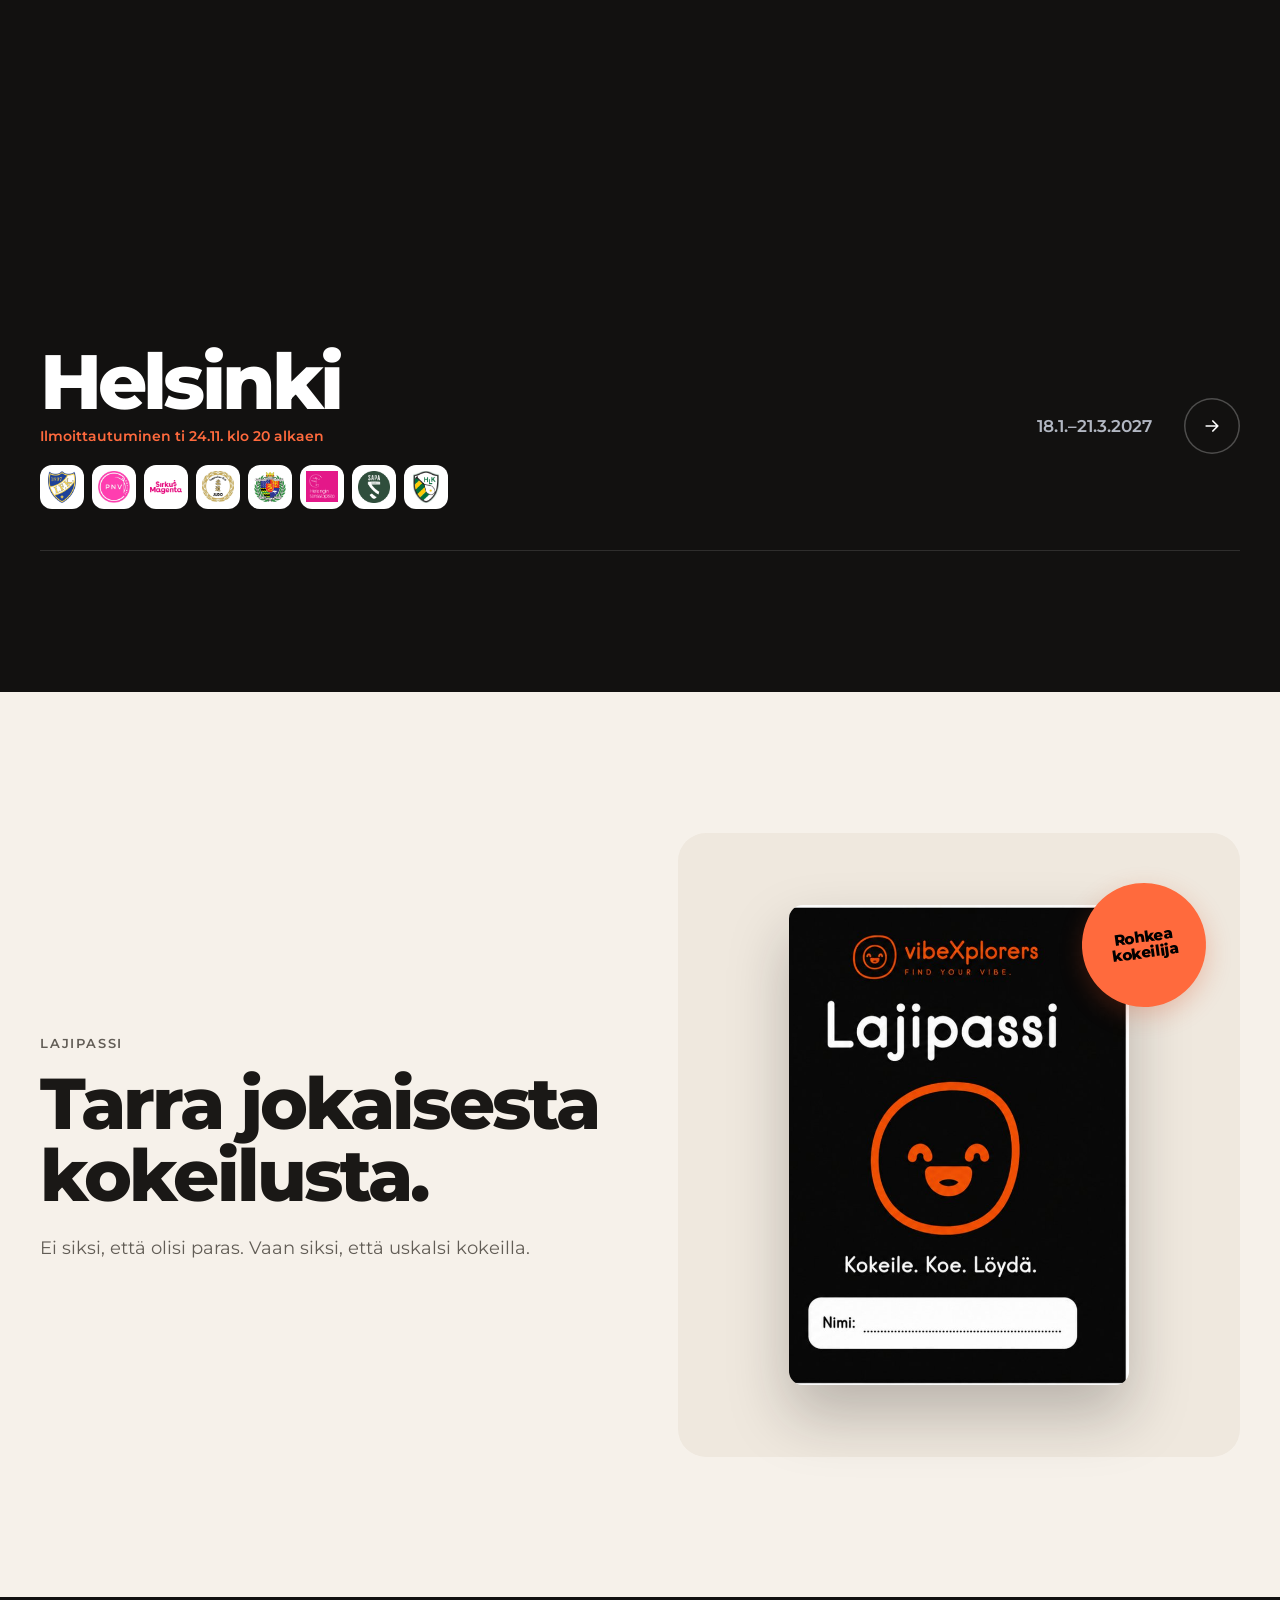
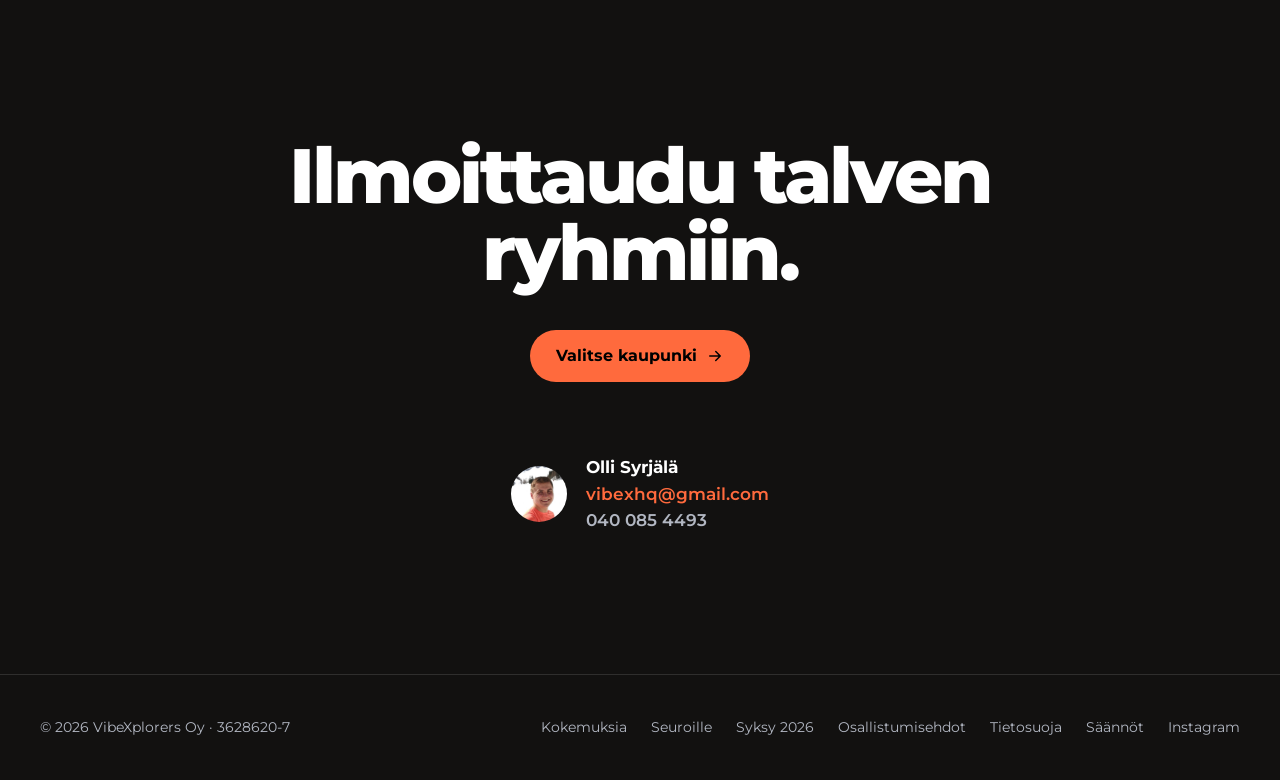
==== commit 4f86f36e: "Helsinki täys" ====
--- a/index.html
+++ b/index.html
@@ -94,7 +94,7 @@
           <span class="arrow"><svg viewBox="0 0 24 24" fill="none" stroke="currentColor" stroke-width="2" stroke-linecap="round" stroke-linejoin="round" aria-hidden="true"><path d="M5 12h14M13 6l6 6-6 6"/></svg></span>
         </a>
         <a href="/helsinki" class="city-row rv" data-city="helsinki" data-groups="1">
-          <div><h3>Helsinki</h3><span class="opens">Ilmoittautuminen ti 24.11. klo 20 alkaen</span><div class="mini-logos"><span title="HIFK Friidrott"><img src="img/logot/hifk.png" alt="HIFK Friidrott" loading="lazy" /></span><span title="Pakilan Voimistelijat"><img src="img/logot/pnv.png" alt="Pakilan Voimistelijat" loading="lazy" /></span><span title="Sirkus Magenta"><img src="img/logot/magenta.png" alt="Sirkus Magenta" loading="lazy" /></span><span title="Helsinki Rugby Club"><img src="img/logot/hrc.png" alt="Helsinki Rugby Club" loading="lazy" /></span><span title="Helsingin Tanssiopisto"><img src="img/logot/htanssiopisto.png" alt="Helsingin Tanssiopisto" loading="lazy" /></span><span title="Sapa"><img src="img/logot/sapa.png" alt="Sapa" loading="lazy" /></span><span title="HLK"><img src="img/logot/hlk.png" alt="HLK" loading="lazy" /></span></div></div>
+          <div><h3>Helsinki</h3><span class="opens">Ilmoittautuminen ti 24.11. klo 20 alkaen</span><div class="mini-logos"><span title="HIFK Friidrott"><img src="img/logot/hifk.png" alt="HIFK Friidrott" loading="lazy" /></span><span title="Pakilan Voimistelijat"><img src="img/logot/pnv.png" alt="Pakilan Voimistelijat" loading="lazy" /></span><span title="Sirkus Magenta"><img src="img/logot/magenta.png" alt="Sirkus Magenta" loading="lazy" /></span><span title="Tapanilan Erä"><img src="img/logot/tapanilan-era.png" alt="Tapanilan Erä" loading="lazy" /></span><span title="Helsinki Rugby Club"><img src="img/logot/hrc.png" alt="Helsinki Rugby Club" loading="lazy" /></span><span title="Helsingin Tanssiopisto"><img src="img/logot/htanssiopisto.png" alt="Helsingin Tanssiopisto" loading="lazy" /></span><span title="Sapa"><img src="img/logot/sapa.png" alt="Sapa" loading="lazy" /></span><span title="HLK"><img src="img/logot/hlk.png" alt="HLK" loading="lazy" /></span></div></div>
           <span class="when">18.1.–21.3.2027</span>
           <span class="arrow"><svg viewBox="0 0 24 24" fill="none" stroke="currentColor" stroke-width="2" stroke-linecap="round" stroke-linejoin="round" aria-hidden="true"><path d="M5 12h14M13 6l6 6-6 6"/></svg></span>
         </a>
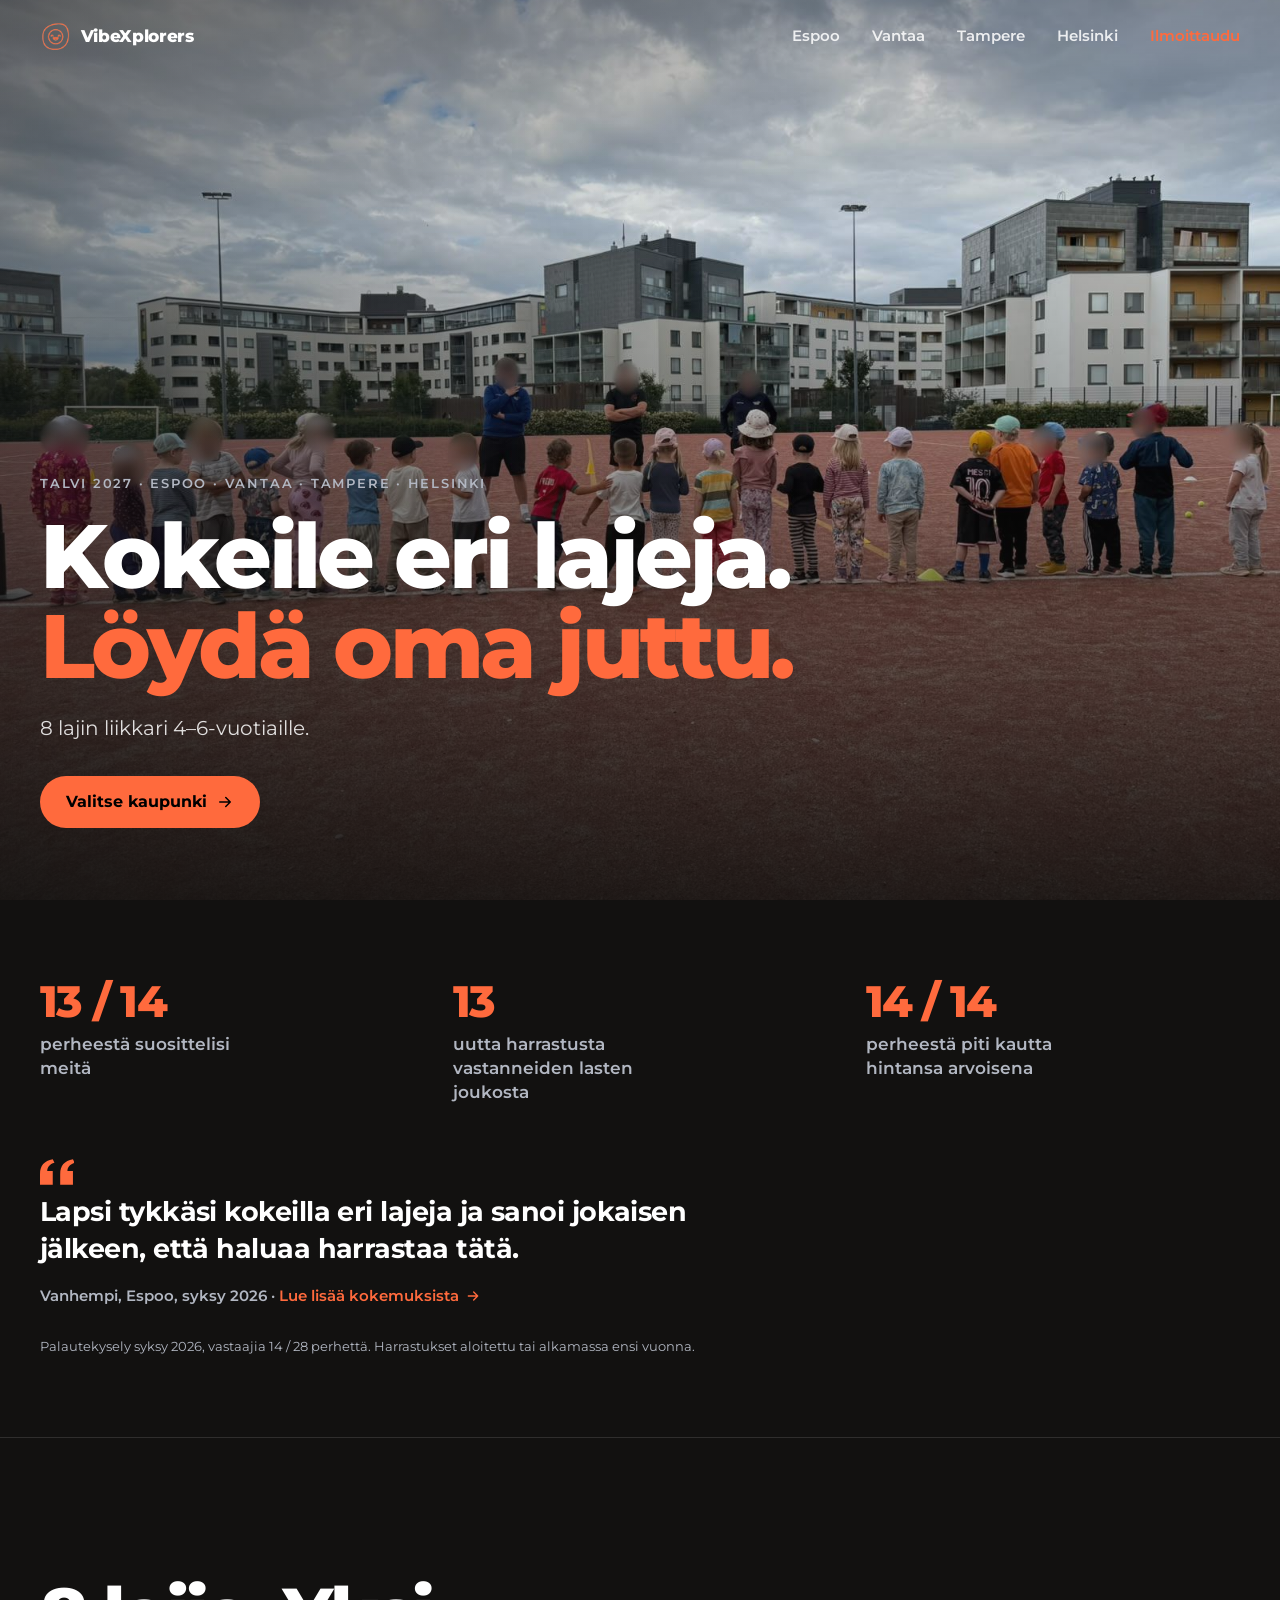
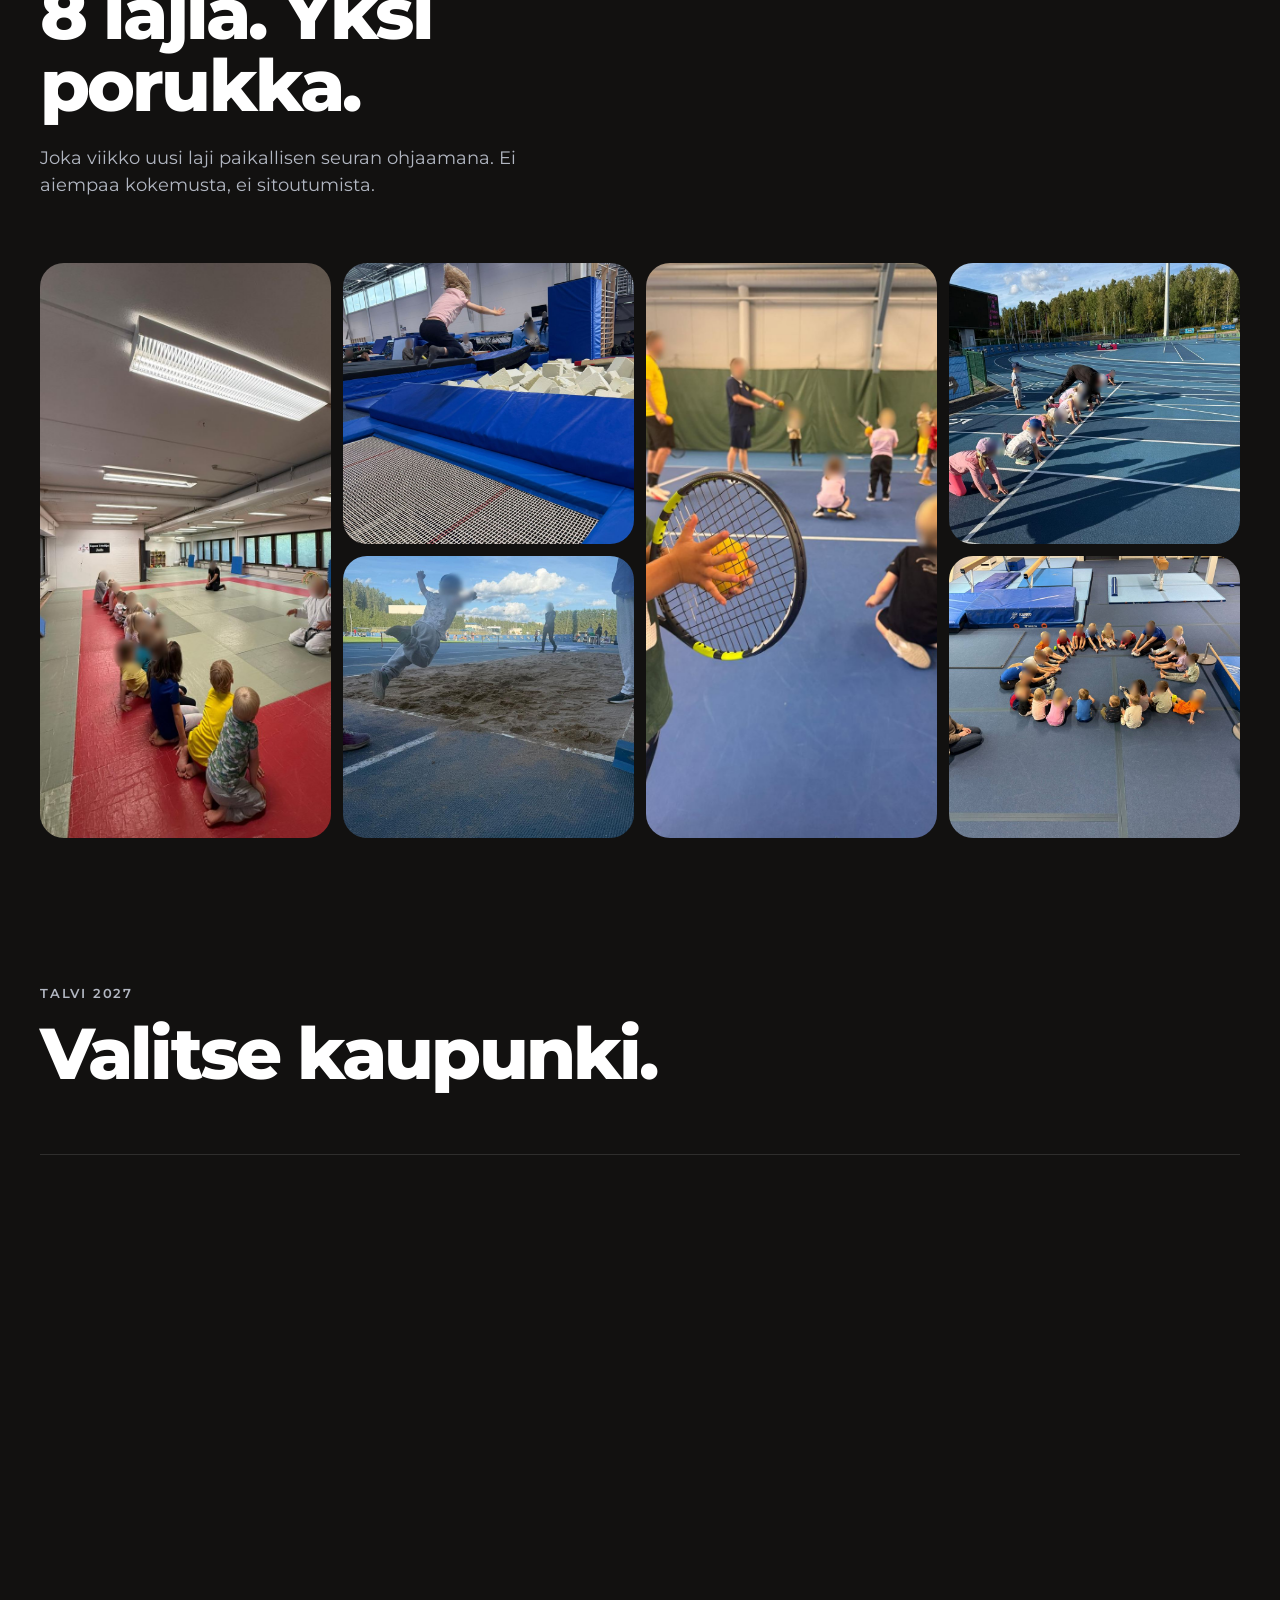
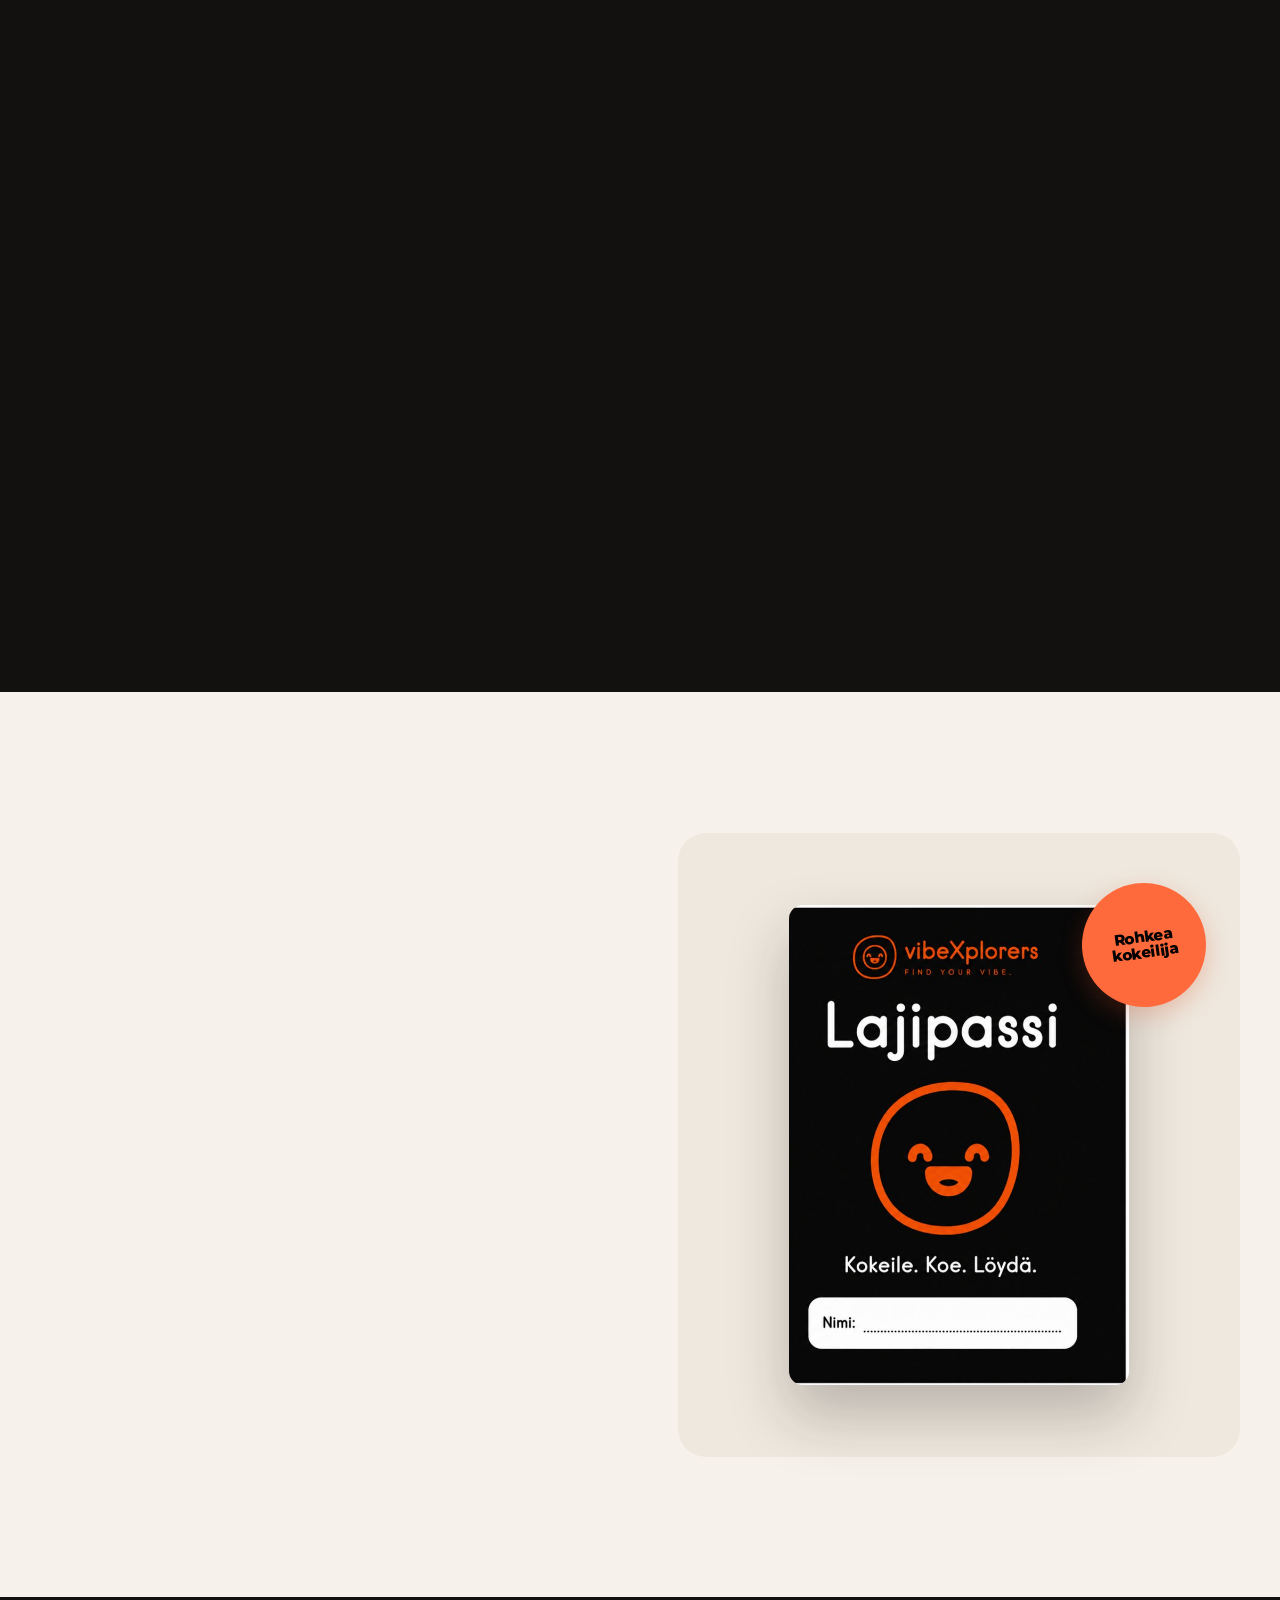
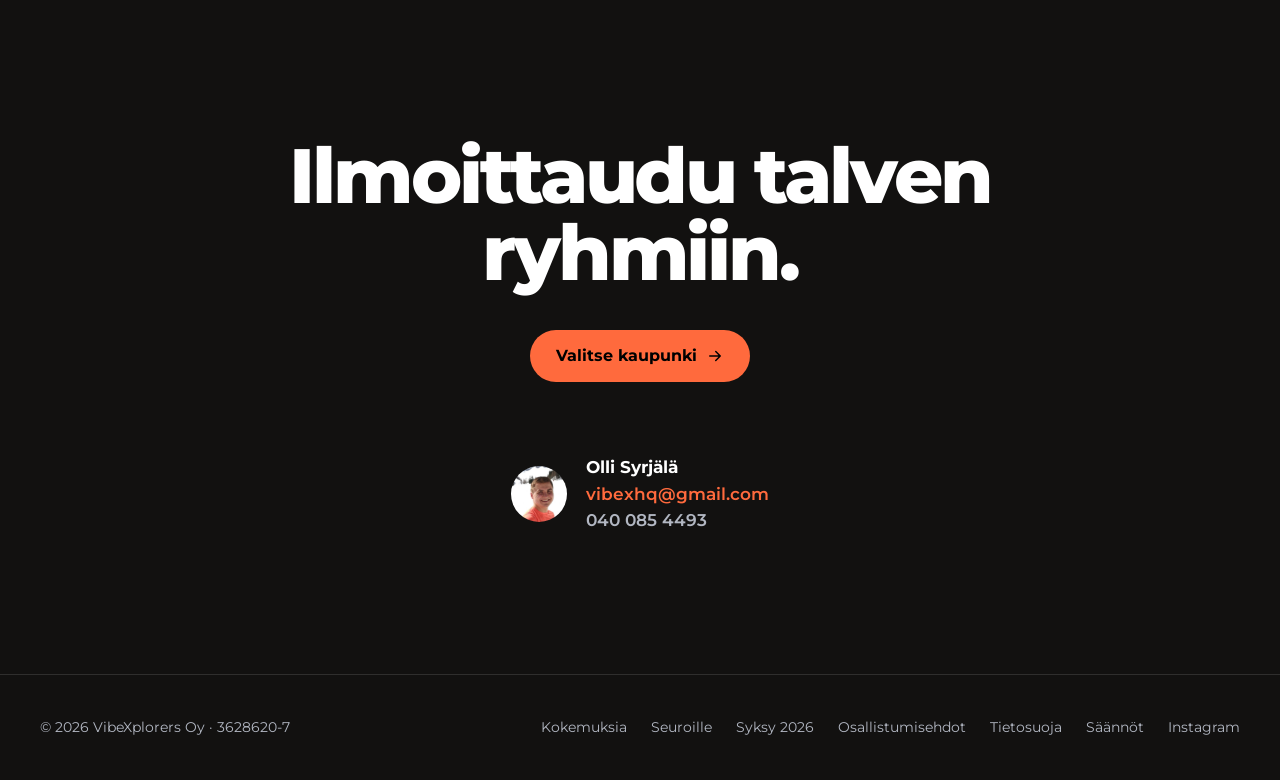
==== commit 3ff4db8c: "parannellaan viestejä" ====
--- a/index.html
+++ b/index.html
@@ -84,17 +84,17 @@
           <span class="arrow"><svg viewBox="0 0 24 24" fill="none" stroke="currentColor" stroke-width="2" stroke-linecap="round" stroke-linejoin="round" aria-hidden="true"><path d="M5 12h14M13 6l6 6-6 6"/></svg></span>
         </a>
         <a href="/vantaa" class="city-row rv" data-city="vantaa" data-groups="1">
-          <div><h3>Vantaa</h3><span class="opens">Ilmoittautuminen ti 3.11. klo 20 alkaen</span><div class="mini-logos"><span title="Vantaan Voimisteluseura"><img src="img/logot/vvs.png" alt="Vantaan Voimisteluseura" loading="lazy" /></span><span title="Atlas Handball"><img src="img/logot/atlas.png" alt="Atlas Handball" loading="lazy" /></span><span title="Vantaan Tanssiopisto"><img src="img/logot/vantaan-tanssiopisto.png" alt="Vantaan Tanssiopisto" loading="lazy" /></span><span title="Vanders"><img src="img/logot/vanders.png" alt="Vanders" loading="lazy" /></span><span title="Ylä-Tikkurilan Kipinä"><img src="img/logot/ytk.png" alt="Ylä-Tikkurilan Kipinä" loading="lazy" /></span><span title="Vantaan Hiihtoseura"><img src="img/logot/vhs.png" alt="Vantaan Hiihtoseura" loading="lazy" /></span><span title="Pakkalan Palloseura"><img src="img/logot/paps.png" alt="Pakkalan Palloseura" loading="lazy" /></span><span title="Vantaan Lentopalloseura"><img src="img/logot/vanle.png" alt="Vantaan Lentopalloseura" loading="lazy" /></span></div></div>
+          <div><h3>Vantaa</h3><span class="opens">Ilmoittautuminen auki</span><div class="mini-logos"><span title="Vantaan Voimisteluseura"><img src="img/logot/vvs.png" alt="Vantaan Voimisteluseura" loading="lazy" /></span><span title="Atlas Handball"><img src="img/logot/atlas.png" alt="Atlas Handball" loading="lazy" /></span><span title="Vantaan Tanssiopisto"><img src="img/logot/vantaan-tanssiopisto.png" alt="Vantaan Tanssiopisto" loading="lazy" /></span><span title="Vanders"><img src="img/logot/vanders.png" alt="Vanders" loading="lazy" /></span><span title="Ylä-Tikkurilan Kipinä"><img src="img/logot/ytk.png" alt="Ylä-Tikkurilan Kipinä" loading="lazy" /></span><span title="Vantaan Hiihtoseura"><img src="img/logot/vhs.png" alt="Vantaan Hiihtoseura" loading="lazy" /></span><span title="Pakkalan Palloseura"><img src="img/logot/paps.png" alt="Pakkalan Palloseura" loading="lazy" /></span><span title="Vantaan Lentopalloseura"><img src="img/logot/vanle.png" alt="Vantaan Lentopalloseura" loading="lazy" /></span></div></div>
           <span class="when">25.1.–4.4.2027</span>
           <span class="arrow"><svg viewBox="0 0 24 24" fill="none" stroke="currentColor" stroke-width="2" stroke-linecap="round" stroke-linejoin="round" aria-hidden="true"><path d="M5 12h14M13 6l6 6-6 6"/></svg></span>
         </a>
         <a href="/tampere" class="city-row rv" data-city="tampere" data-groups="2">
-          <div><h3>Tampere</h3><span class="opens">Ilmoittautuminen su 15.11. klo 20 alkaen</span><div class="mini-logos"><span title="TATS"><img src="img/logot/tats.png" alt="TATS" loading="lazy" /></span><span title="KooVee"><img src="img/logot/koovee.png" alt="KooVee" loading="lazy" /></span><span title="Tampereen Pyrintö"><img src="img/logot/pyrinto.png" alt="Tampereen Pyrintö" loading="lazy" /></span><span title="Tampereen Hiihtoseura"><img src="img/logot/tahs.png" alt="Tampereen Hiihtoseura" loading="lazy" /></span><span title="Tanssiseura Spiral"><img src="img/logot/spiral.png" alt="Tanssiseura Spiral" loading="lazy" /></span></div></div>
+          <div><h3>Tampere</h3><span class="opens">Ilmoittautuminen auki</span><div class="mini-logos"><span title="TATS"><img src="img/logot/tats.png" alt="TATS" loading="lazy" /></span><span title="KooVee"><img src="img/logot/koovee.png" alt="KooVee" loading="lazy" /></span><span title="Tampereen Pyrintö"><img src="img/logot/pyrinto.png" alt="Tampereen Pyrintö" loading="lazy" /></span><span title="Tampereen Hiihtoseura"><img src="img/logot/tahs.png" alt="Tampereen Hiihtoseura" loading="lazy" /></span><span title="Tanssiseura Spiral"><img src="img/logot/spiral.png" alt="Tanssiseura Spiral" loading="lazy" /></span></div></div>
           <span class="when">25.1.–28.3.2027</span>
           <span class="arrow"><svg viewBox="0 0 24 24" fill="none" stroke="currentColor" stroke-width="2" stroke-linecap="round" stroke-linejoin="round" aria-hidden="true"><path d="M5 12h14M13 6l6 6-6 6"/></svg></span>
         </a>
         <a href="/helsinki" class="city-row rv" data-city="helsinki" data-groups="1">
-          <div><h3>Helsinki</h3><span class="opens">Ilmoittautuminen ti 24.11. klo 20 alkaen</span><div class="mini-logos"><span title="HIFK Friidrott"><img src="img/logot/hifk.png" alt="HIFK Friidrott" loading="lazy" /></span><span title="Pakilan Voimistelijat"><img src="img/logot/pnv.png" alt="Pakilan Voimistelijat" loading="lazy" /></span><span title="Sirkus Magenta"><img src="img/logot/magenta.png" alt="Sirkus Magenta" loading="lazy" /></span><span title="Tapanilan Erä"><img src="img/logot/tapanilan-era.png" alt="Tapanilan Erä" loading="lazy" /></span><span title="Helsinki Rugby Club"><img src="img/logot/hrc.png" alt="Helsinki Rugby Club" loading="lazy" /></span><span title="Helsingin Tanssiopisto"><img src="img/logot/htanssiopisto.png" alt="Helsingin Tanssiopisto" loading="lazy" /></span><span title="Sapa"><img src="img/logot/sapa.png" alt="Sapa" loading="lazy" /></span><span title="HLK"><img src="img/logot/hlk.png" alt="HLK" loading="lazy" /></span></div></div>
+          <div><h3>Helsinki</h3><span class="opens">Ilmoittautuminen auki</span><div class="mini-logos"><span title="HIFK Friidrott"><img src="img/logot/hifk.png" alt="HIFK Friidrott" loading="lazy" /></span><span title="Pakilan Voimistelijat"><img src="img/logot/pnv.png" alt="Pakilan Voimistelijat" loading="lazy" /></span><span title="Sirkus Magenta"><img src="img/logot/magenta.png" alt="Sirkus Magenta" loading="lazy" /></span><span title="Tapanilan Erä"><img src="img/logot/tapanilan-era.png" alt="Tapanilan Erä" loading="lazy" /></span><span title="Helsinki Rugby Club"><img src="img/logot/hrc.png" alt="Helsinki Rugby Club" loading="lazy" /></span><span title="Helsingin Tanssiopisto"><img src="img/logot/htanssiopisto.png" alt="Helsingin Tanssiopisto" loading="lazy" /></span><span title="Sapa"><img src="img/logot/sapa.png" alt="Sapa" loading="lazy" /></span><span title="HLK"><img src="img/logot/hlk.png" alt="HLK" loading="lazy" /></span></div></div>
           <span class="when">18.1.–21.3.2027</span>
           <span class="arrow"><svg viewBox="0 0 24 24" fill="none" stroke="currentColor" stroke-width="2" stroke-linecap="round" stroke-linejoin="round" aria-hidden="true"><path d="M5 12h14M13 6l6 6-6 6"/></svg></span>
         </a>
